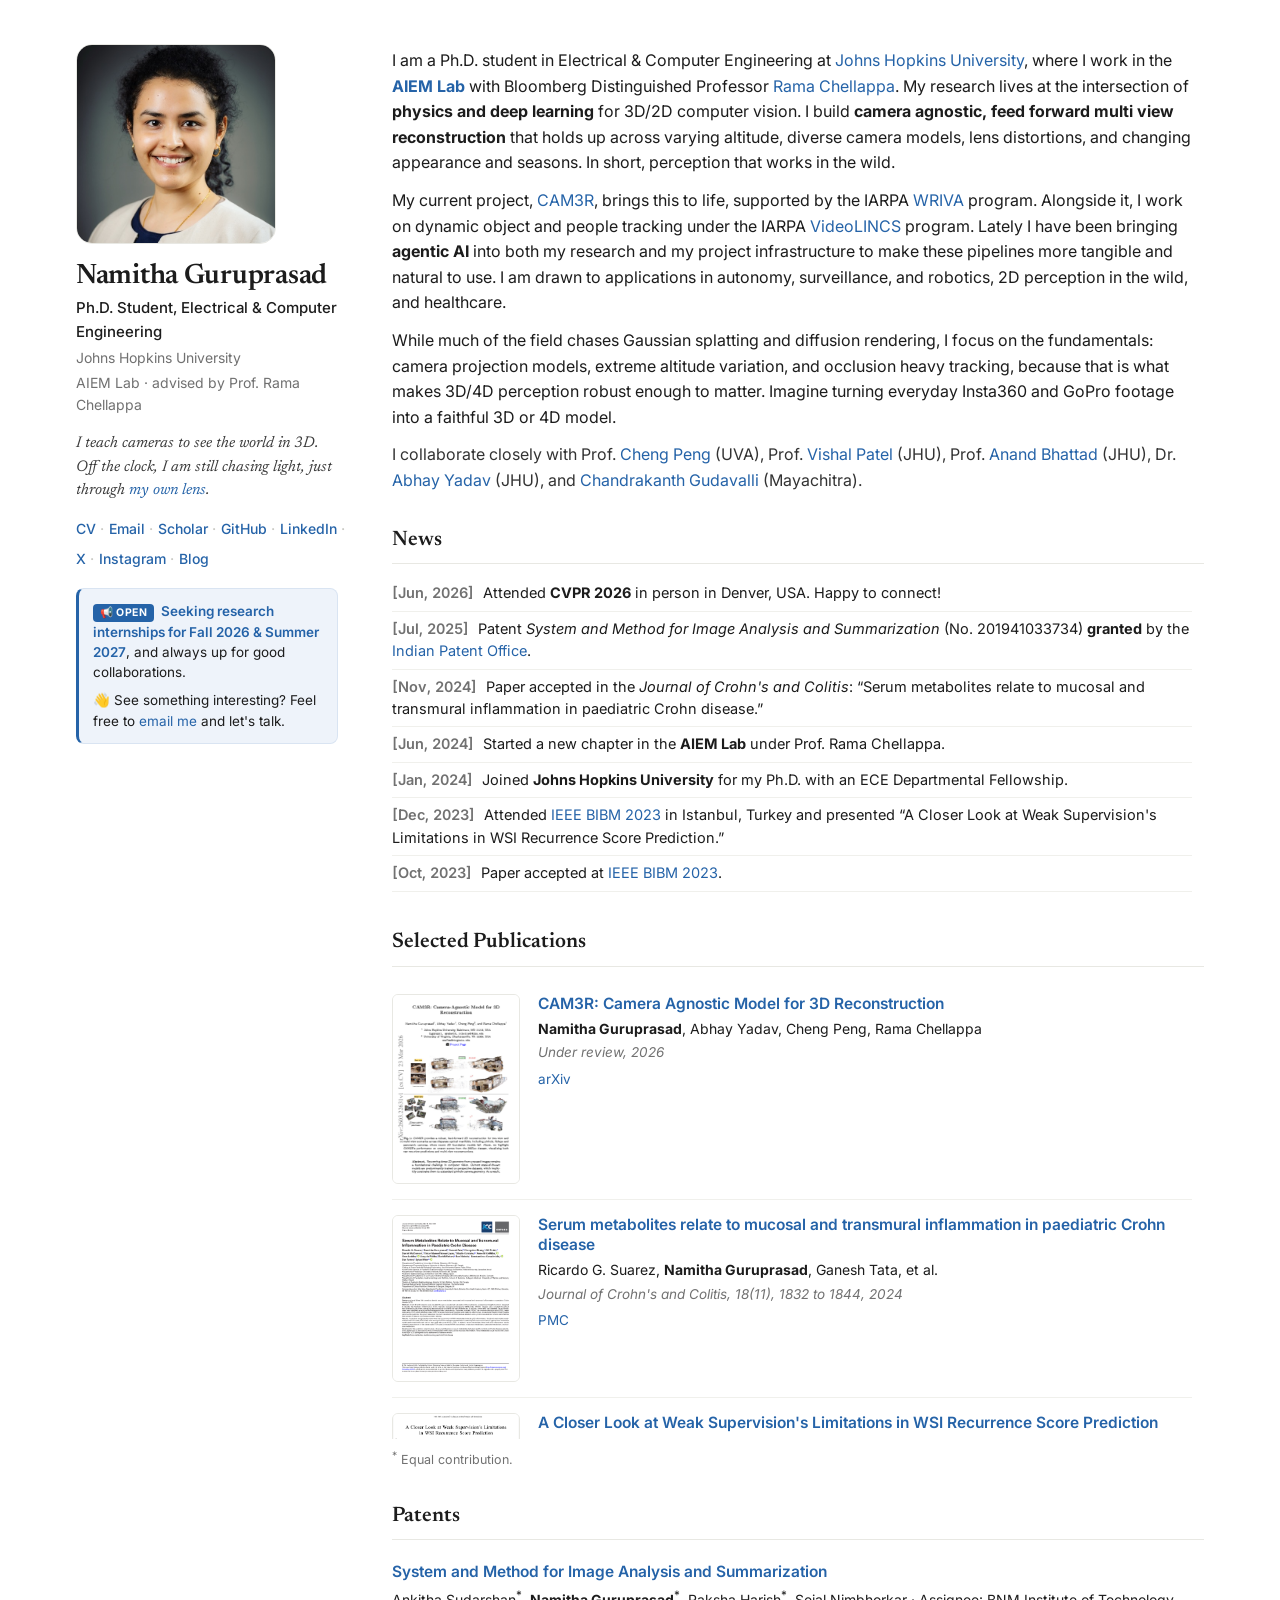
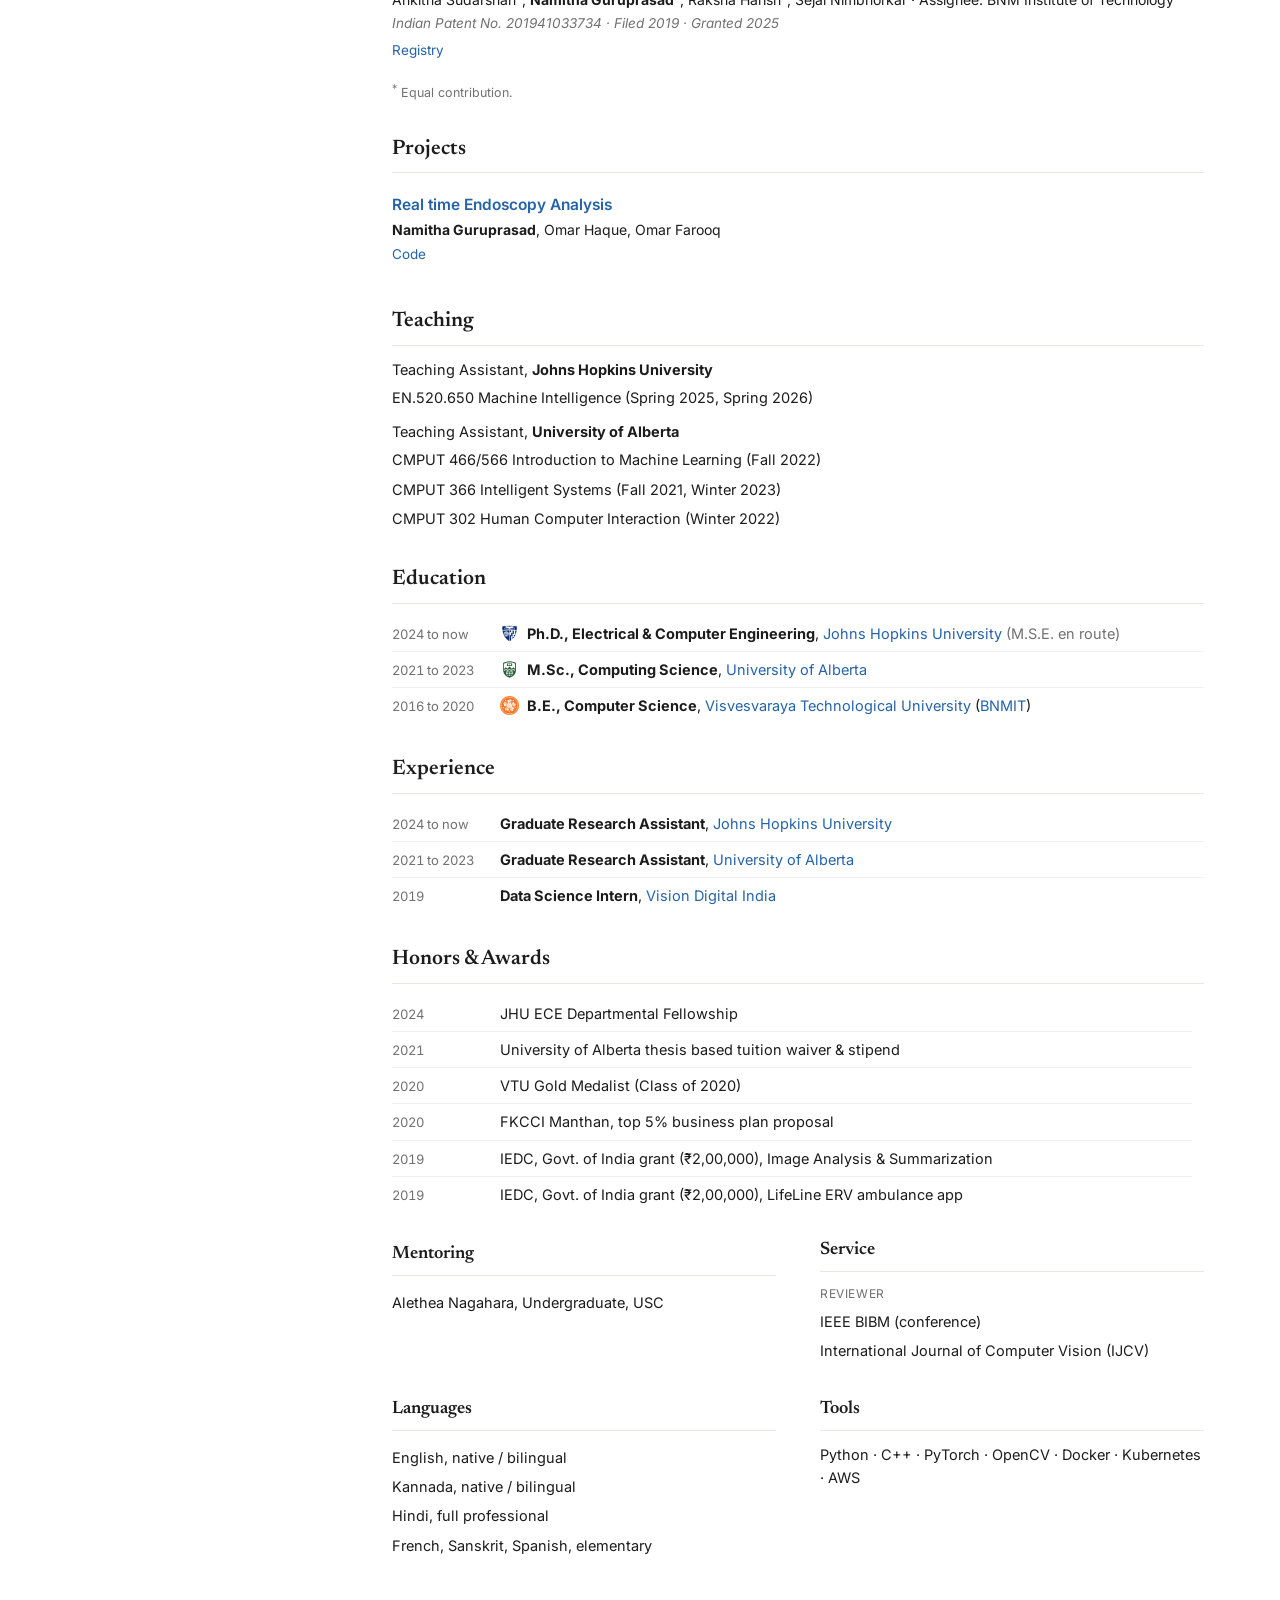
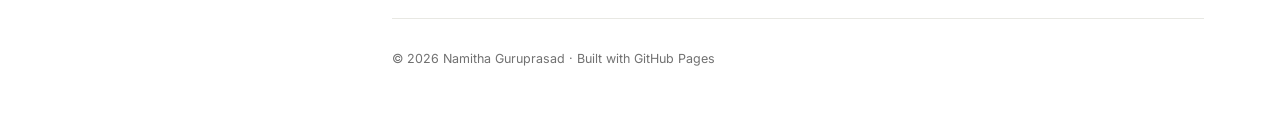
==== index.html @ e8306ef0 "Stronger news-flash animation + cache-bust style.css (v4)" ====
<!DOCTYPE html>
<html lang="en">
<head>
  <meta charset="UTF-8" />
  <meta name="viewport" content="width=device-width, initial-scale=1.0" />
  <title>Namitha Guruprasad</title>
  <link rel="canonical" href="https://nam1410.github.io/" />
  <meta name="description" content="Namitha Guruprasad is a Ph.D. student in ECE at Johns Hopkins University working on 3D/2D computer vision: camera agnostic feed forward reconstruction, tracking, and perception in the wild." />
  <meta name="keywords" content="Namitha Guruprasad, computer vision, 3D reconstruction, camera agnostic, feed forward reconstruction, multi view, tracking, Johns Hopkins University, Rama Chellappa, AIEM Lab, PhD" />
  <meta property="og:title" content="Namitha Guruprasad" />
  <meta property="og:description" content="Ph.D. student in ECE at Johns Hopkins University. 3D/2D computer vision, physics plus deep learning for perception in the wild." />
  <meta property="og:type" content="website" />
  <meta property="og:image" content="https://nam1410.github.io/headshot.jpg" />
  <link rel="preconnect" href="https://fonts.googleapis.com" />
  <link rel="preconnect" href="https://fonts.gstatic.com" crossorigin />
  <link href="https://fonts.googleapis.com/css2?family=Inter:wght@400;500;600;700&family=Newsreader:ital,opsz,wght@0,6..72,400..600;1,6..72,400..500&display=swap" rel="stylesheet" />
  <link rel="stylesheet" href="style.css?v=4" />
  <script type="application/ld+json">
  {
    "@context": "https://schema.org",
    "@type": "Person",
    "name": "Namitha Guruprasad",
    "jobTitle": "Ph.D. Student, Electrical and Computer Engineering",
    "affiliation": { "@type": "CollegeOrUniversity", "name": "Johns Hopkins University" },
    "alumniOf": [
      { "@type": "CollegeOrUniversity", "name": "University of Alberta" },
      { "@type": "CollegeOrUniversity", "name": "Visvesvaraya Technological University" }
    ],
    "url": "https://nam1410.github.io",
    "image": "https://nam1410.github.io/headshot.jpg",
    "knowsAbout": ["Computer Vision", "3D Reconstruction", "Multi-view Geometry", "Deep Learning", "Object Tracking"],
    "sameAs": [
      "https://scholar.google.com/citations?user=baHP-noAAAAJ",
      "https://github.com/nam1410",
      "https://www.linkedin.com/in/namitha-guruprasad/",
      "https://x.com/gnam1410",
      "https://www.instagram.com/import_pixerd/"
    ]
  }
  </script>
</head>
<body>
  <div class="layout">
    <!-- ================= SIDEBAR ================= -->
    <aside class="sidebar">
      <div class="photo">
        <img src="headshot.jpg" alt="Namitha Guruprasad" onerror="this.style.display='none'; this.nextElementSibling.style.display='flex';" />
        <div class="photo-fallback">NG</div>
      </div>
      <h1>Namitha Guruprasad</h1>
      <p class="role">Ph.D. Student, Electrical &amp; Computer Engineering</p>
      <p class="affil"><a href="https://www.jhu.edu/">Johns Hopkins University</a></p>
      <p class="affil sub"><a href="https://aiem.jhu.edu/">AIEM Lab</a> · advised by Prof. <a href="https://engineering.jhu.edu/faculty/rama-chellappa/">Rama Chellappa</a></p>

      <p class="motto">I teach cameras to see the world in 3D. Off the clock, I am still chasing light, just through <a href="https://www.instagram.com/import_pixerd/">my own lens</a>.</p>

      <nav class="links">
        <a href="Namitha_Guruprasad_CV.pdf">CV</a>
        <a href="mailto:ngurupr1@jh.edu">Email</a>
        <a href="https://scholar.google.com/citations?user=baHP-noAAAAJ&hl=en">Scholar</a>
        <a href="https://github.com/nam1410">GitHub</a>
        <a href="https://www.linkedin.com/in/namitha-guruprasad/">LinkedIn</a>
        <a href="https://x.com/gnam1410">X</a>
        <a href="https://www.instagram.com/import_pixerd/">Instagram</a>
        <a href="blog.html">Blog</a>
      </nav>

      <div class="announce">
        <p class="flash-line"><span class="flash-badge">📢 Open</span> <span class="flash-text">Seeking research internships for Fall 2026 &amp; Summer 2027</span>, and always up for good collaborations.</p>
        <p>👋 See something interesting? Feel free to <a href="mailto:ngurupr1@jh.edu">email me</a> and let's talk.</p>
      </div>
    </aside>

    <!-- ================= CONTENT ================= -->
    <main class="content">
      <!-- ABOUT -->
      <section id="about">
        <p>
          I am a Ph.D. student in Electrical &amp; Computer Engineering at
          <a href="https://www.jhu.edu/">Johns Hopkins University</a>, where I work in the
          <strong><a href="https://aiem.jhu.edu/">AIEM Lab</a></strong> with Bloomberg Distinguished Professor
          <a href="https://engineering.jhu.edu/faculty/rama-chellappa/">Rama Chellappa</a>.
          My research lives at the intersection of <strong>physics and deep learning</strong>
          for 3D/2D computer vision. I build <strong>camera agnostic, feed forward
          multi view reconstruction</strong> that holds up across varying altitude, diverse
          camera models, lens distortions, and changing appearance and seasons. In short,
          perception that works in the wild.
        </p>
        <p>
          My current project, <a href="https://arxiv.org/abs/2603.22631">CAM3R</a>, brings this
          to life, supported by the IARPA
          <a href="https://www.iarpa.gov/research-programs/wriva">WRIVA</a> program. Alongside it,
          I work on dynamic object and people tracking under the IARPA
          <a href="https://www.iarpa.gov/research-programs/video-lincs">VideoLINCS</a> program.
          Lately I have been bringing <strong>agentic AI</strong> into both my research and my
          project infrastructure to make these pipelines more tangible and natural to use.
          I am drawn to applications in autonomy, surveillance, and robotics, 2D perception
          in the wild, and healthcare.
        </p>
        <p>
          While much of the field chases Gaussian splatting and diffusion rendering, I focus
          on the fundamentals: camera projection models, extreme altitude variation, and
          occlusion heavy tracking, because that is what makes 3D/4D perception robust enough
          to matter. Imagine turning everyday Insta360 and GoPro footage into a faithful 3D or
          4D model.
        </p>
        <p class="collab">
          I collaborate closely with Prof. <a href="https://sites.google.com/view/cheng-peng/home">Cheng Peng</a> (UVA),
          Prof. <a href="https://engineering.jhu.edu/faculty/vishal-patel/">Vishal Patel</a> (JHU),
          Prof. <a href="https://anandbhattad.github.io/">Anand Bhattad</a> (JHU),
          Dr. <a href="https://scholar.google.com/citations?user=pbRu-GQAAAAJ&hl=en">Abhay Yadav</a> (JHU), and
          <a href="https://scholar.google.com/citations?user=TyzK9okAAAAJ&hl=en">Chandrakanth Gudavalli</a> (Mayachitra).
        </p>
      </section>

      <!-- NEWS -->
      <section id="news">
        <h2>News</h2>
        <div class="news-box">
          <ul class="news-list">
            <li><span class="date">[Jun, 2026]</span> Attended <strong>CVPR 2026</strong> in person in Denver, USA. Happy to connect!</li>
            <li><span class="date">[Jul, 2025]</span> Patent <em>System and Method for Image Analysis and Summarization</em> (No. 201941033734) <strong>granted</strong> by the <a href="https://iprsearch.ipindia.gov.in/PatentSearch/PatentSearch/ViewApplicationStatus">Indian Patent Office</a>.</li>
            <li><span class="date">[Nov, 2024]</span> Paper accepted in the <em>Journal of Crohn's and Colitis</em>: “Serum metabolites relate to mucosal and transmural inflammation in paediatric Crohn disease.”</li>
            <li><span class="date">[Jun, 2024]</span> Started a new chapter in the <strong>AIEM Lab</strong> under Prof. Rama Chellappa.</li>
            <li><span class="date">[Jan, 2024]</span> Joined <strong>Johns Hopkins University</strong> for my Ph.D. with an ECE Departmental Fellowship.</li>
            <li><span class="date">[Dec, 2023]</span> Attended <a href="https://ieeebibm.org/">IEEE BIBM 2023</a> in Istanbul, Turkey and presented “A Closer Look at Weak Supervision's Limitations in WSI Recurrence Score Prediction.”</li>
            <li><span class="date">[Oct, 2023]</span> Paper accepted at <a href="https://ieeebibm.org/">IEEE BIBM 2023</a>.</li>
            <li><span class="date">[Sep, 2023]</span> Defended my M.Sc. thesis (advisors Dr. <a href="https://webdocs.cs.ualberta.ca/~nray1/">Nilanjan Ray</a> and Dr. <a href="https://apps.ualberta.ca/directory/person/bigras">Gilbert Bigras</a>, Cross Cancer Institute).</li>
            <li><span class="date">[Mar, 2023]</span> Paper accepted in the <em>Journal of the Canadian Association of Gastroenterology</em>.</li>
            <li><span class="date">[Feb, 2023]</span> Received Ph.D. admission offer from Johns Hopkins University.</li>
            <li><span class="date">[Jan, 2021]</span> Joined the <strong>University of Alberta</strong> for my M.Sc. in Computing Science (deferred due to COVID-19 border restrictions).</li>
            <li><span class="date">[Oct, 2020]</span> Received my B.E. from VTU as a <strong>Gold Medalist</strong>, advised by Dr. <a href="https://www.linkedin.com/in/sejal-nimbhorkar/">Sejal Nimbhorkar</a>.</li>
            <li><span class="date">[Feb, 2020]</span> M.Sc. thesis based admission offer (fully funded plus stipend) from the University of Alberta.</li>
            <li><span class="date">[Feb, 2020]</span> <a href="https://www.fkcci.org/">FKCCI</a> Manthan business plan finalist: “Emotion Recognition for CCTV Surveillance and Video Summarization.”</li>
            <li><span class="date">[Oct, 2019]</span> Attended <a href="https://www.ieeer10.org/">IEEE TENCON 2019</a> in Kochi, India and presented “Action based Video Summarization.”</li>
            <li><span class="date">[Aug, 2019]</span> Patent filed (No. 201941033734) at the Indian Patent Office.</li>
            <li><span class="date">[Aug, 2019]</span> Paper accepted at IEEE TENCON 2019.</li>
            <li><span class="date">[Aug, 2019]</span> <a href="https://sih.gov.in/">Smart India Hackathon</a> finalist: “Emotion Recognition for CCTV Surveillance and Video Summarization.”</li>
            <li><span class="date">[Jun, 2019]</span> Data Science Intern at <a href="https://visiondigitalindia.com/">Vision Digital India</a>.</li>
            <li><span class="date">[Sep, 2018]</span> Built <em>Lifeline ERV</em> to aid Bangalore traffic police, funded by the BNMIT E-Cell.</li>
            <li><span class="date">[Aug, 2016]</span> Joined <strong>BNMIT (VTU)</strong> for my B.E. in Computer Science.</li>
            <li><span class="date">[May, 2016]</span> Received Pre University diploma (State Rank 6, Karnataka).</li>
            <li><span class="date">[Aug, 2014]</span> Joined <a href="https://deekshalearning.com/">Deeksha</a> (SGPTA) for Pre University.</li>
            <li><span class="date">[May, 2014]</span> Completed ICSE high school at Carmel School, Bangalore (93%).</li>
          </ul>
        </div>
      </section>

      <!-- PUBLICATIONS -->
      <section id="publications">
        <h2>Selected Publications</h2>
        <div class="scroll-box">
          <article class="pub">
            <a class="pub-thumb" href="https://arxiv.org/abs/2603.22631"><img src="assets/thumb-cam3r.png" alt="CAM3R thumbnail" /></a>
            <div class="pub-body">
              <p class="pub-title"><a href="https://arxiv.org/abs/2603.22631">CAM3R: Camera Agnostic Model for 3D Reconstruction</a></p>
              <p class="pub-authors"><strong>Namitha Guruprasad</strong>, Abhay Yadav, Cheng Peng, Rama Chellappa</p>
              <p class="pub-venue">Under review, 2026</p>
              <p class="pub-actions"><a href="https://arxiv.org/abs/2603.22631">arXiv</a></p>
            </div>
          </article>

          <article class="pub">
            <a class="pub-thumb" href="https://pmc.ncbi.nlm.nih.gov/articles/PMC11532621/"><img src="assets/thumb-crohn-jcc.png" alt="Journal of Crohn's and Colitis paper thumbnail" /></a>
            <div class="pub-body">
              <p class="pub-title"><a href="https://pmc.ncbi.nlm.nih.gov/articles/PMC11532621/">Serum metabolites relate to mucosal and transmural inflammation in paediatric Crohn disease</a></p>
              <p class="pub-authors">Ricardo G. Suarez, <strong>Namitha Guruprasad</strong>, Ganesh Tata, et al.</p>
              <p class="pub-venue">Journal of Crohn's and Colitis, 18(11), 1832 to 1844, 2024</p>
              <p class="pub-actions"><a href="https://pmc.ncbi.nlm.nih.gov/articles/PMC11532621/">PMC</a></p>
            </div>
          </article>

          <article class="pub">
            <a class="pub-thumb" href="https://ieeexplore.ieee.org/document/10385410"><img src="assets/thumb-wsi.png" alt="WSI paper thumbnail" /></a>
            <div class="pub-body">
              <p class="pub-title"><a href="https://ieeexplore.ieee.org/document/10385410">A Closer Look at Weak Supervision's Limitations in WSI Recurrence Score Prediction</a></p>
              <p class="pub-authors"><strong>Namitha Guruprasad</strong>, Amir Akbarnejad, Gilbert Bigras, Penny J. Barnes, Nilanjan Ray</p>
              <p class="pub-venue">IEEE International Conference on Bioinformatics and Biomedicine (BIBM), 2023</p>
              <p class="pub-actions"><a href="https://ieeexplore.ieee.org/document/10385410">IEEE</a> · <a href="https://github.com/nam1410/RS_prediction">Code</a></p>
            </div>
          </article>

          <article class="pub">
            <a class="pub-thumb" href="https://pmc.ncbi.nlm.nih.gov/articles/PMC9991251/"><img src="assets/thumb-crohn-a164.png" alt="JCAG abstract thumbnail" /></a>
            <div class="pub-body">
              <p class="pub-title"><a href="https://pmc.ncbi.nlm.nih.gov/articles/PMC9991251/">Identifying the Most Important Predictors to Correlate Serum Metabolites with MRE Changes in Pediatric Crohn Disease (A164)</a></p>
              <p class="pub-authors">Ricardo G. Suarez, <strong>Namitha Guruprasad</strong>, Ganesh Tata, et al.</p>
              <p class="pub-venue">Journal of the Canadian Association of Gastroenterology, 6(S1), 2023</p>
              <p class="pub-actions"><a href="https://pmc.ncbi.nlm.nih.gov/articles/PMC9991251/">PMC</a></p>
            </div>
          </article>

          <article class="pub">
            <a class="pub-thumb" href="https://ieeexplore.ieee.org/document/8929597"><img src="assets/thumb-tencon.png" alt="TENCON paper thumbnail" /></a>
            <div class="pub-body">
              <p class="pub-title"><a href="https://ieeexplore.ieee.org/document/8929597">Action based Video Summarization</a></p>
              <p class="pub-authors">Raksha Harish<sup>*</sup>, <strong>Namitha Guruprasad</strong><sup>*</sup>, Sejal Nimbhorkar</p>
              <p class="pub-venue">IEEE Region 10 Conference (TENCON), 2019</p>
              <p class="pub-actions"><a href="https://ieeexplore.ieee.org/document/8929597">IEEE</a></p>
            </div>
          </article>
        </div>
        <p class="eqnote"><sup>*</sup> Equal contribution.</p>
      </section>

      <!-- PATENTS -->
      <section id="patents">
        <h2>Patents</h2>
        <article class="pub no-thumb">
          <div class="pub-body">
            <p class="pub-title"><a href="https://iprsearch.ipindia.gov.in/PatentSearch/PatentSearch/ViewApplicationStatus">System and Method for Image Analysis and Summarization</a></p>
            <p class="pub-authors">Ankitha Sudarshan<sup>*</sup>, <strong>Namitha Guruprasad</strong><sup>*</sup>, Raksha Harish<sup>*</sup>, Sejal Nimbhorkar · Assignee: BNM Institute of Technology</p>
            <p class="pub-venue">Indian Patent No. 201941033734 · Filed 2019 · Granted 2025</p>
            <p class="pub-actions"><a href="https://iprsearch.ipindia.gov.in/PatentSearch/PatentSearch/ViewApplicationStatus">Registry</a></p>
          </div>
        </article>
        <p class="eqnote"><sup>*</sup> Equal contribution.</p>
      </section>

      <!-- PROJECTS -->
      <section id="projects">
        <h2>Projects</h2>
        <article class="pub no-thumb">
          <div class="pub-body">
            <p class="pub-title"><a href="https://github.com/nam1410/ai-egd">Real time Endoscopy Analysis</a></p>
            <p class="pub-authors"><strong>Namitha Guruprasad</strong>, Omar Haque, Omar Farooq</p>
            <p class="pub-actions"><a href="https://github.com/nam1410/ai-egd">Code</a></p>
          </div>
        </article>
      </section>

      <!-- TEACHING -->
      <section id="teaching">
        <h2>Teaching</h2>
        <p class="ta-inst">Teaching Assistant, <strong>Johns Hopkins University</strong></p>
        <ul class="plain">
          <li>EN.520.650 Machine Intelligence (Spring 2025, Spring 2026)</li>
        </ul>
        <p class="ta-inst">Teaching Assistant, <strong>University of Alberta</strong></p>
        <ul class="plain">
          <li>CMPUT 466/566 Introduction to Machine Learning (Fall 2022)</li>
          <li>CMPUT 366 Intelligent Systems (Fall 2021, Winter 2023)</li>
          <li>CMPUT 302 Human Computer Interaction (Winter 2022)</li>
        </ul>
      </section>

      <!-- EDUCATION -->
      <section id="education">
        <h2>Education</h2>
        <ul class="timeline">
          <li><span class="yr">2024 to now</span><span class="ti"><img class="edu-logo" src="assets/logos/jhu.png" alt="JHU" /><strong>Ph.D., Electrical &amp; Computer Engineering</strong>, <a href="https://www.jhu.edu/">Johns Hopkins University</a> <span class="muted">(M.S.E. en route)</span></span></li>
          <li><span class="yr">2021 to 2023</span><span class="ti"><img class="edu-logo" src="assets/logos/ualberta.png" alt="University of Alberta" /><strong>M.Sc., Computing Science</strong>, <a href="https://www.ualberta.ca/">University of Alberta</a></span></li>
          <li><span class="yr">2016 to 2020</span><span class="ti"><img class="edu-logo" src="assets/logos/bnmit.png" alt="BNMIT" /><strong>B.E., Computer Science</strong>, <a href="https://vtu.ac.in/">Visvesvaraya Technological University</a> (<a href="https://www.bnmit.org/">BNMIT</a>)</span></li>
        </ul>
      </section>

      <!-- EXPERIENCE -->
      <section id="experience">
        <h2>Experience</h2>
        <ul class="timeline">
          <li><span class="yr">2024 to now</span><span class="ti"><strong>Graduate Research Assistant</strong>, <a href="https://www.jhu.edu/">Johns Hopkins University</a></span></li>
          <li><span class="yr">2021 to 2023</span><span class="ti"><strong>Graduate Research Assistant</strong>, <a href="https://www.ualberta.ca/">University of Alberta</a></span></li>
          <li><span class="yr">2019</span><span class="ti"><strong>Data Science Intern</strong>, <a href="https://visiondigitalindia.com/">Vision Digital India</a></span></li>
        </ul>
      </section>

      <!-- HONORS -->
      <section id="honors">
        <h2>Honors &amp; Awards</h2>
        <div class="scroll-box short">
        <ul class="timeline">
          <li><span class="yr">2024</span><span class="ti">JHU ECE Departmental Fellowship</span></li>
          <li><span class="yr">2021</span><span class="ti">University of Alberta thesis based tuition waiver &amp; stipend</span></li>
          <li><span class="yr">2020</span><span class="ti">VTU Gold Medalist (Class of 2020)</span></li>
          <li><span class="yr">2020</span><span class="ti">FKCCI Manthan, top 5% business plan proposal</span></li>
          <li><span class="yr">2019</span><span class="ti">IEDC, Govt. of India grant (₹2,00,000), Image Analysis &amp; Summarization</span></li>
          <li><span class="yr">2019</span><span class="ti">IEDC, Govt. of India grant (₹2,00,000), LifeLine ERV ambulance app</span></li>
          <li><span class="yr">2019</span><span class="ti">Smart India Hackathon (Hardware) finalist, team lead, “The Neural Soldiers”</span></li>
        </ul>
        </div>
      </section>

      <!-- MINI GRID -->
      <div class="mini-grid">
        <section id="mentoring">
          <h2>Mentoring</h2>
          <ul class="plain">
            <li>Alethea Nagahara, Undergraduate, USC</li>
          </ul>
        </section>

        <section id="service">
          <h2>Service</h2>
          <p class="muted-label">Reviewer</p>
          <ul class="plain">
            <li>IEEE BIBM (conference)</li>
            <li>International Journal of Computer Vision (IJCV)</li>
          </ul>
        </section>

        <section id="languages">
          <h2>Languages</h2>
          <ul class="plain">
            <li>English, native / bilingual</li>
            <li>Kannada, native / bilingual</li>
            <li>Hindi, full professional</li>
            <li>French, Sanskrit, Spanish, elementary</li>
          </ul>
        </section>

        <section id="tools">
          <h2>Tools</h2>
          <p class="tools-line">Python · C++ · PyTorch · OpenCV · Docker · Kubernetes · AWS</p>
        </section>
      </div>

      <footer>
        <p>© 2026 Namitha Guruprasad · Built with GitHub Pages</p>
      </footer>
    </main>
  </div>
</body>
</html>
---- style.css ----
/* ===== Design tokens ===== */
:root {
  --ink: #1c1c1c;
  --muted: #717171;
  --accent: #2563a8;
  --accent-soft: #eef3fa;
  --bg: #ffffff;
  --card: #fafaf8;
  --line: #e8e8e3;
  --line-soft: #f0f0ec;
}

* { box-sizing: border-box; }
html { scroll-behavior: smooth; }

body {
  margin: 0;
  background: var(--bg);
  color: var(--ink);
  font-family: "Inter", -apple-system, BlinkMacSystemFont, "Segoe UI", sans-serif;
  font-size: 16px;
  line-height: 1.6;
  -webkit-font-smoothing: antialiased;
}

a { color: var(--accent); text-decoration: none; }
a:hover { text-decoration: underline; }

/* ===== Layout: fixed sidebar + scrollable content ===== */
.layout {
  max-width: 1200px;
  margin: 0 auto;
  padding: 44px 36px;
  display: flex;
  gap: 54px;
  align-items: flex-start;
}

.sidebar {
  flex: 0 0 262px;
  position: sticky;
  top: 44px;
}

.content { flex: 1; min-width: 0; }

/* ===== Sidebar ===== */
.photo {
  width: 200px; height: 200px;
  border-radius: 16px; overflow: hidden;
  border: 1px solid var(--line);
  margin-bottom: 16px;
}
.photo img { width: 100%; height: 100%; object-fit: cover; display: block; }
.photo-fallback {
  display: none; width: 100%; height: 100%;
  align-items: center; justify-content: center;
  background: var(--accent); color: #fff;
  font-family: "Newsreader", serif; font-size: 64px; font-weight: 600;
}

.sidebar h1 {
  font-family: "Newsreader", serif; font-size: 28px; font-weight: 600;
  margin: 0 0 4px; letter-spacing: -0.01em; line-height: 1.15;
}
.role { margin: 0 0 3px; font-size: 15px; font-weight: 500; }
.affil { margin: 0 0 2px; font-size: 14px; color: var(--muted); }
.affil.sub { margin-bottom: 0; }
.affil a { color: var(--muted); }
.affil a:hover { color: var(--accent); }

.motto {
  margin: 16px 0; font-family: "Newsreader", serif; font-style: italic;
  font-size: 15.5px; color: #3a3a3a; line-height: 1.5;
}

.links { display: flex; flex-wrap: wrap; gap: 7px 13px; margin-bottom: 18px; }
.links a { font-size: 14px; font-weight: 500; position: relative; }
.links a:not(:last-child)::after {
  content: "·"; position: absolute; right: -8px; color: #c8c8c2;
}

.announce {
  background: var(--accent-soft);
  border: 1px solid #d9e4f2;
  border-left: 3px solid var(--accent);
  border-radius: 8px; padding: 12px 14px;
  font-size: 13.5px; line-height: 1.5;
}
.announce p { margin: 0 0 8px; }
.announce p:last-child { margin: 0; }

/* ===== Content sections ===== */
section { margin-bottom: 30px; }
section:first-child { margin-top: 4px; }
section h2 {
  font-family: "Newsreader", serif; font-size: 21px; font-weight: 600;
  margin: 0 0 12px; padding-bottom: 6px; border-bottom: 1px solid var(--line);
}
section p { margin: 0 0 12px; }

#about p { font-size: 16px; }
#about p:first-child { margin-top: 0; }
.collab { font-size: 15px; color: #333; }

/* ===== News ===== */
.news-box { max-height: 320px; }
.scroll-box { max-height: 460px; }
.scroll-box.short { max-height: 210px; }
.news-box, .scroll-box { overflow-y: auto; padding-right: 12px; }
.news-box::-webkit-scrollbar, .scroll-box::-webkit-scrollbar { width: 8px; }
.news-box::-webkit-scrollbar-thumb, .scroll-box::-webkit-scrollbar-thumb { background: #d8d8d2; border-radius: 6px; }
.news-box::-webkit-scrollbar-track, .scroll-box::-webkit-scrollbar-track { background: transparent; }
.news-list { list-style: none; padding: 0; margin: 0; }
.news-list li {
  padding: 6px 0;
  font-size: 14.5px; line-height: 1.55;
  border-bottom: 1px solid var(--line-soft);
}
.news-list li:last-child { border-bottom: none; }
.news-list .date {
  color: var(--muted); font-weight: 600;
  font-variant-numeric: tabular-nums; margin-right: 5px;
  white-space: nowrap;
}

/* ===== Publications ===== */
.pub { display: flex; gap: 18px; padding: 15px 0; border-bottom: 1px solid var(--line-soft); }
.pub:last-of-type { border-bottom: none; }
.pub.no-thumb { padding: 10px 0; }
.pub-thumb {
  flex: 0 0 128px; align-self: flex-start;
  border: 1px solid var(--line); border-radius: 6px; overflow: hidden;
  background: #fff; line-height: 0;
}
.pub-thumb img { width: 100%; height: auto; display: block; }
.pub-thumb:hover { border-color: var(--accent); }
.pub-body { flex: 1; min-width: 0; }
.pub-title { font-weight: 600; font-size: 15.5px; margin: 0 0 3px; line-height: 1.35; }
.pub-authors { margin: 0 0 2px; font-size: 14px; }
.pub-venue { margin: 0 0 5px; font-size: 13.5px; color: var(--muted); font-style: italic; }
.pub-actions { margin: 0; font-size: 13.5px; }
.eqnote { font-size: 12.5px; color: var(--muted); margin: 9px 0 0; }

/* ===== Lists ===== */
.plain { list-style: none; padding: 0; margin: 0 0 4px; }
.plain li { padding: 3px 0; font-size: 14.5px; }
.ta-inst { margin: 8px 0 2px; font-size: 14.5px; }

.timeline { list-style: none; padding: 0; margin: 0; }
.timeline li {
  display: flex; gap: 16px; padding: 6px 0;
  border-bottom: 1px solid var(--line-soft); font-size: 14.5px; align-items: baseline;
}
.timeline li:last-child { border-bottom: none; }
.timeline .yr {
  flex: 0 0 92px; color: var(--muted);
  font-variant-numeric: tabular-nums; font-size: 13px;
}
.timeline .ti { flex: 1; min-width: 0; }
.edu-logo {
  width: 19px; height: 19px; vertical-align: -4px;
  margin-right: 8px; border-radius: 3px; object-fit: contain;
}
.muted { color: var(--muted); font-weight: 400; }
.muted-label { font-size: 12px; color: var(--muted); margin: 0 0 4px; text-transform: uppercase; letter-spacing: .05em; }
.tools-line { font-size: 14.5px; }

/* ===== Mini grid ===== */
.mini-grid { display: grid; grid-template-columns: 1fr 1fr; gap: 4px 44px; }
.mini-grid section { margin-bottom: 22px; }
.mini-grid h2 { font-size: 18px; }

/* ===== Footer ===== */
footer {
  margin-top: 32px; padding-top: 18px; border-top: 1px solid var(--line);
  color: var(--muted); font-size: 12.5px;
}

/* ===== Responsive ===== */
@media (max-width: 860px) {
  .layout { flex-direction: column; gap: 32px; padding: 32px 24px; }
  .sidebar { position: static; flex-basis: auto; width: 100%; }
  .photo { width: 150px; height: 150px; }
  .announce { max-width: 460px; }
}
@media (max-width: 540px) {
  .pub { flex-direction: column; gap: 10px; }
  .pub-thumb { flex-basis: auto; max-width: 180px; }
  .mini-grid { grid-template-columns: 1fr; gap: 0; }
  .timeline li { flex-direction: column; gap: 1px; }
  .timeline .yr { flex-basis: auto; }
}

/* ===== News-flash internship announcement (pulses in place, no movement) ===== */
.flash-line { margin-top: 2px; }
.flash-badge {
  display: inline-block;
  background: var(--accent);
  color: #fff;
  font-size: 10.5px;
  font-weight: 700;
  letter-spacing: .05em;
  text-transform: uppercase;
  padding: 1px 7px;
  border-radius: 4px;
  margin-right: 3px;
  animation: flashBlink 1.1s steps(1, end) infinite;
}
.flash-text {
  font-weight: 600;
  color: var(--accent);
  animation: flashEmboss 1.1s ease-in-out infinite;
}
/* badge blinks on/off like a news ticker */
@keyframes flashBlink {
  0%, 55%   { opacity: 1; box-shadow: 0 0 8px 1px rgba(37, 99, 168, .55); }
  56%, 100% { opacity: .28; box-shadow: none; }
}
/* text does a bold/unbold emboss in place: thicken glyphs via stroke + shadow (no reflow) */
@keyframes flashEmboss {
  0%, 100% { text-shadow: none; -webkit-text-stroke: 0 currentColor; }
  50%      { text-shadow: 0 0 1px currentColor; -webkit-text-stroke: .35px currentColor; }
}
@media (prefers-reduced-motion: reduce) {
  .flash-badge, .flash-text { animation: none; }
}
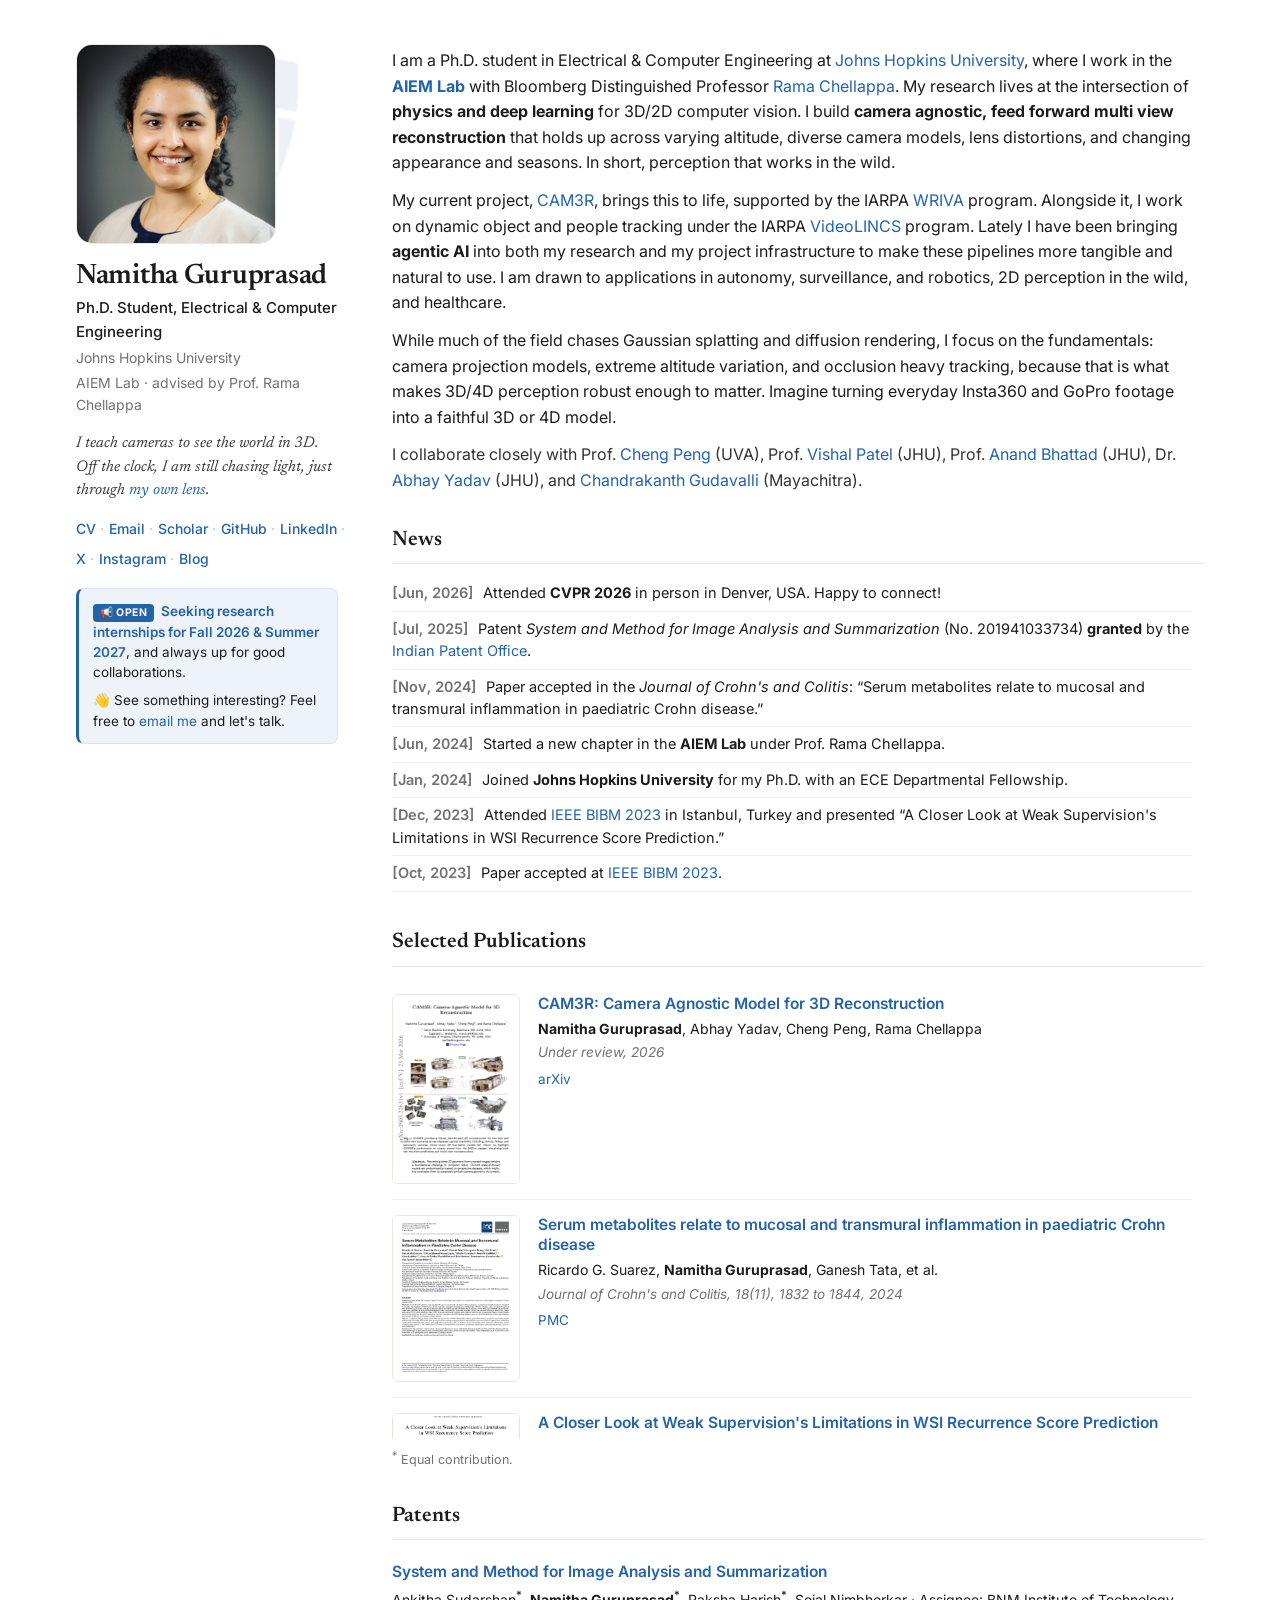
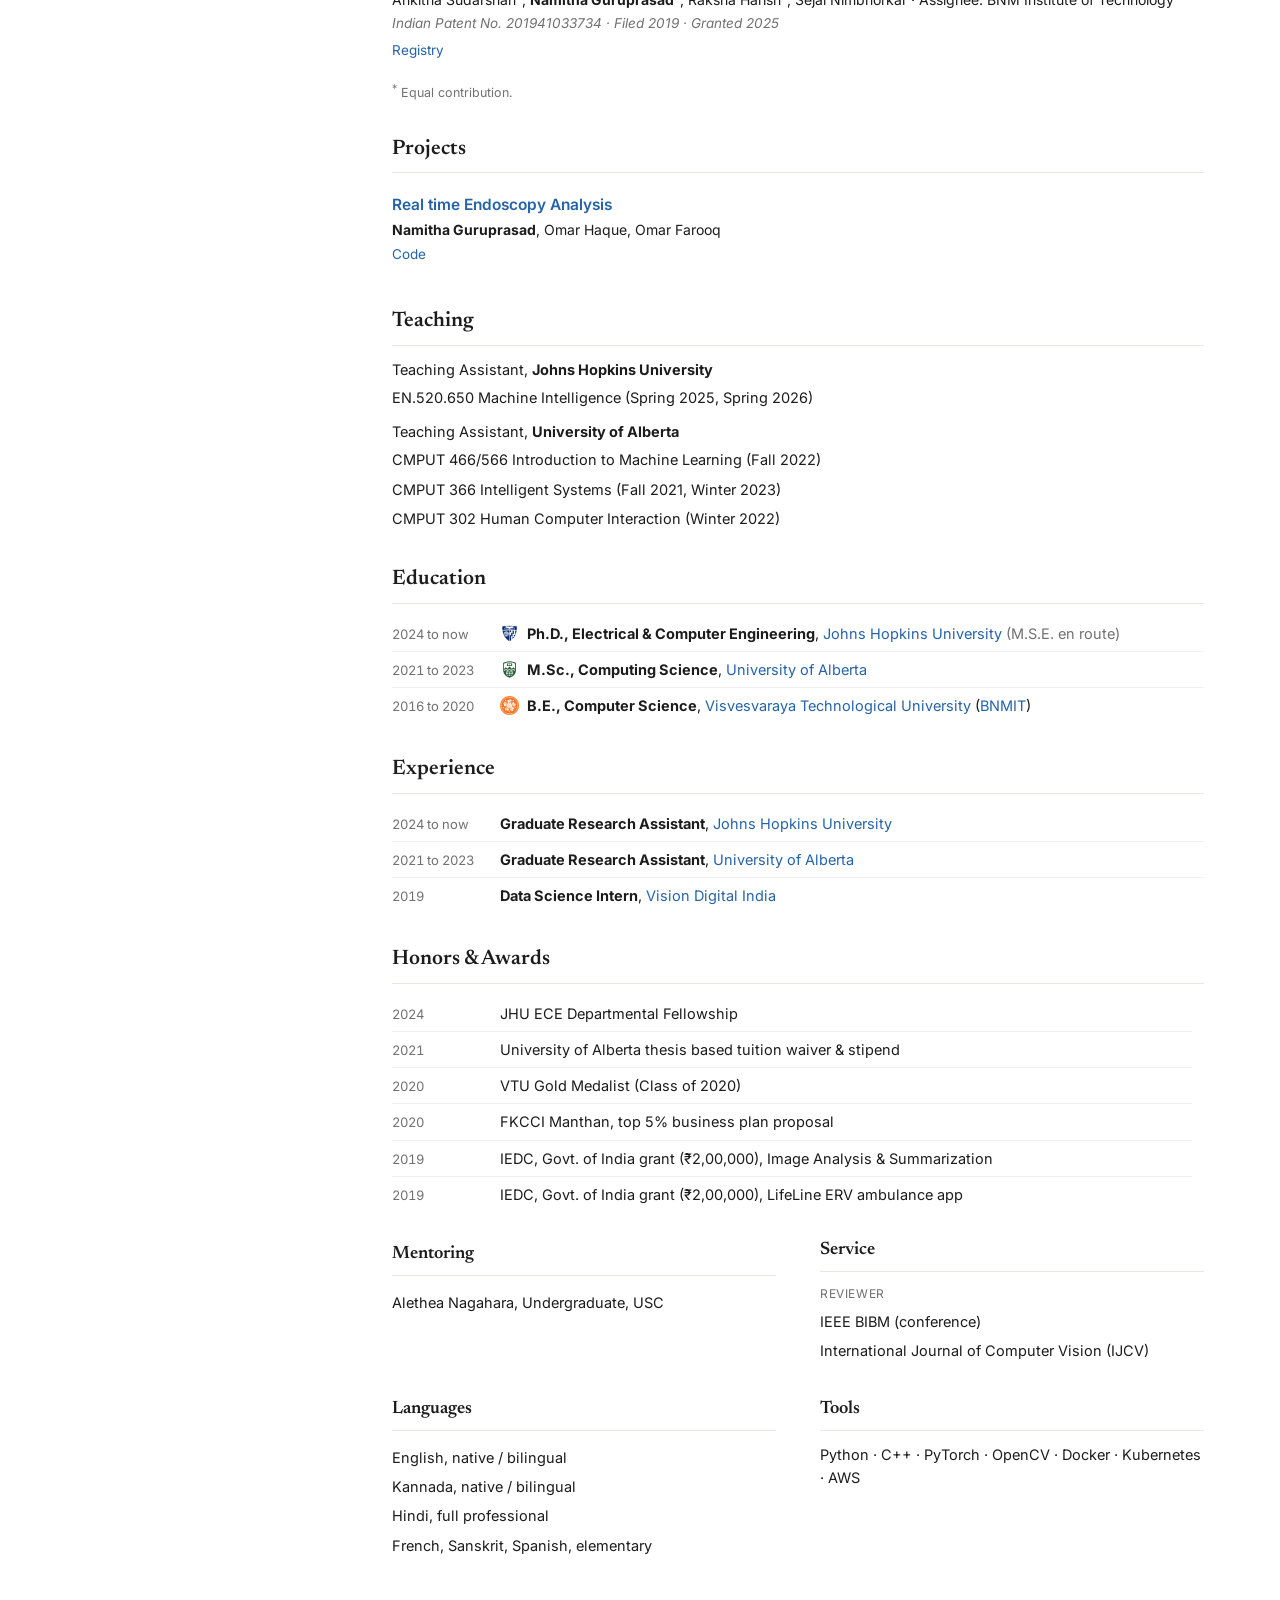
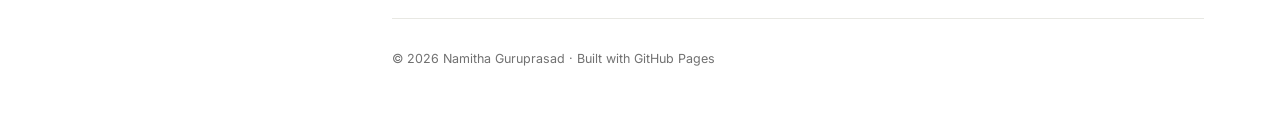
==== commit b75d1195: "Add faint JHU crest watermark behind sidebar; cache-bust css v5" ====
--- a/index.html
+++ b/index.html
@@ -14,7 +14,7 @@
   <link rel="preconnect" href="https://fonts.googleapis.com" />
   <link rel="preconnect" href="https://fonts.gstatic.com" crossorigin />
   <link href="https://fonts.googleapis.com/css2?family=Inter:wght@400;500;600;700&family=Newsreader:ital,opsz,wght@0,6..72,400..600;1,6..72,400..500&display=swap" rel="stylesheet" />
-  <link rel="stylesheet" href="style.css?v=4" />
+  <link rel="stylesheet" href="style.css?v=5" />
   <script type="application/ld+json">
   {
     "@context": "https://schema.org",
--- a/style.css
+++ b/style.css
@@ -225,3 +225,21 @@
 @media (prefers-reduced-motion: reduce) {
   .flash-badge, .flash-text { animation: none; }
 }
+
+/* ===== Faint JHU crest watermark behind the sidebar ===== */
+.sidebar::before {
+  content: "";
+  position: absolute;
+  top: -12px;
+  left: 50%;
+  transform: translateX(-50%);
+  width: 240px;
+  height: 240px;
+  background: url("assets/logos/jhu-watermark.png") center top / contain no-repeat;
+  opacity: 0.07;
+  z-index: -1;
+  pointer-events: none;
+}
+@media (max-width: 860px) {
+  .sidebar::before { display: none; }
+}
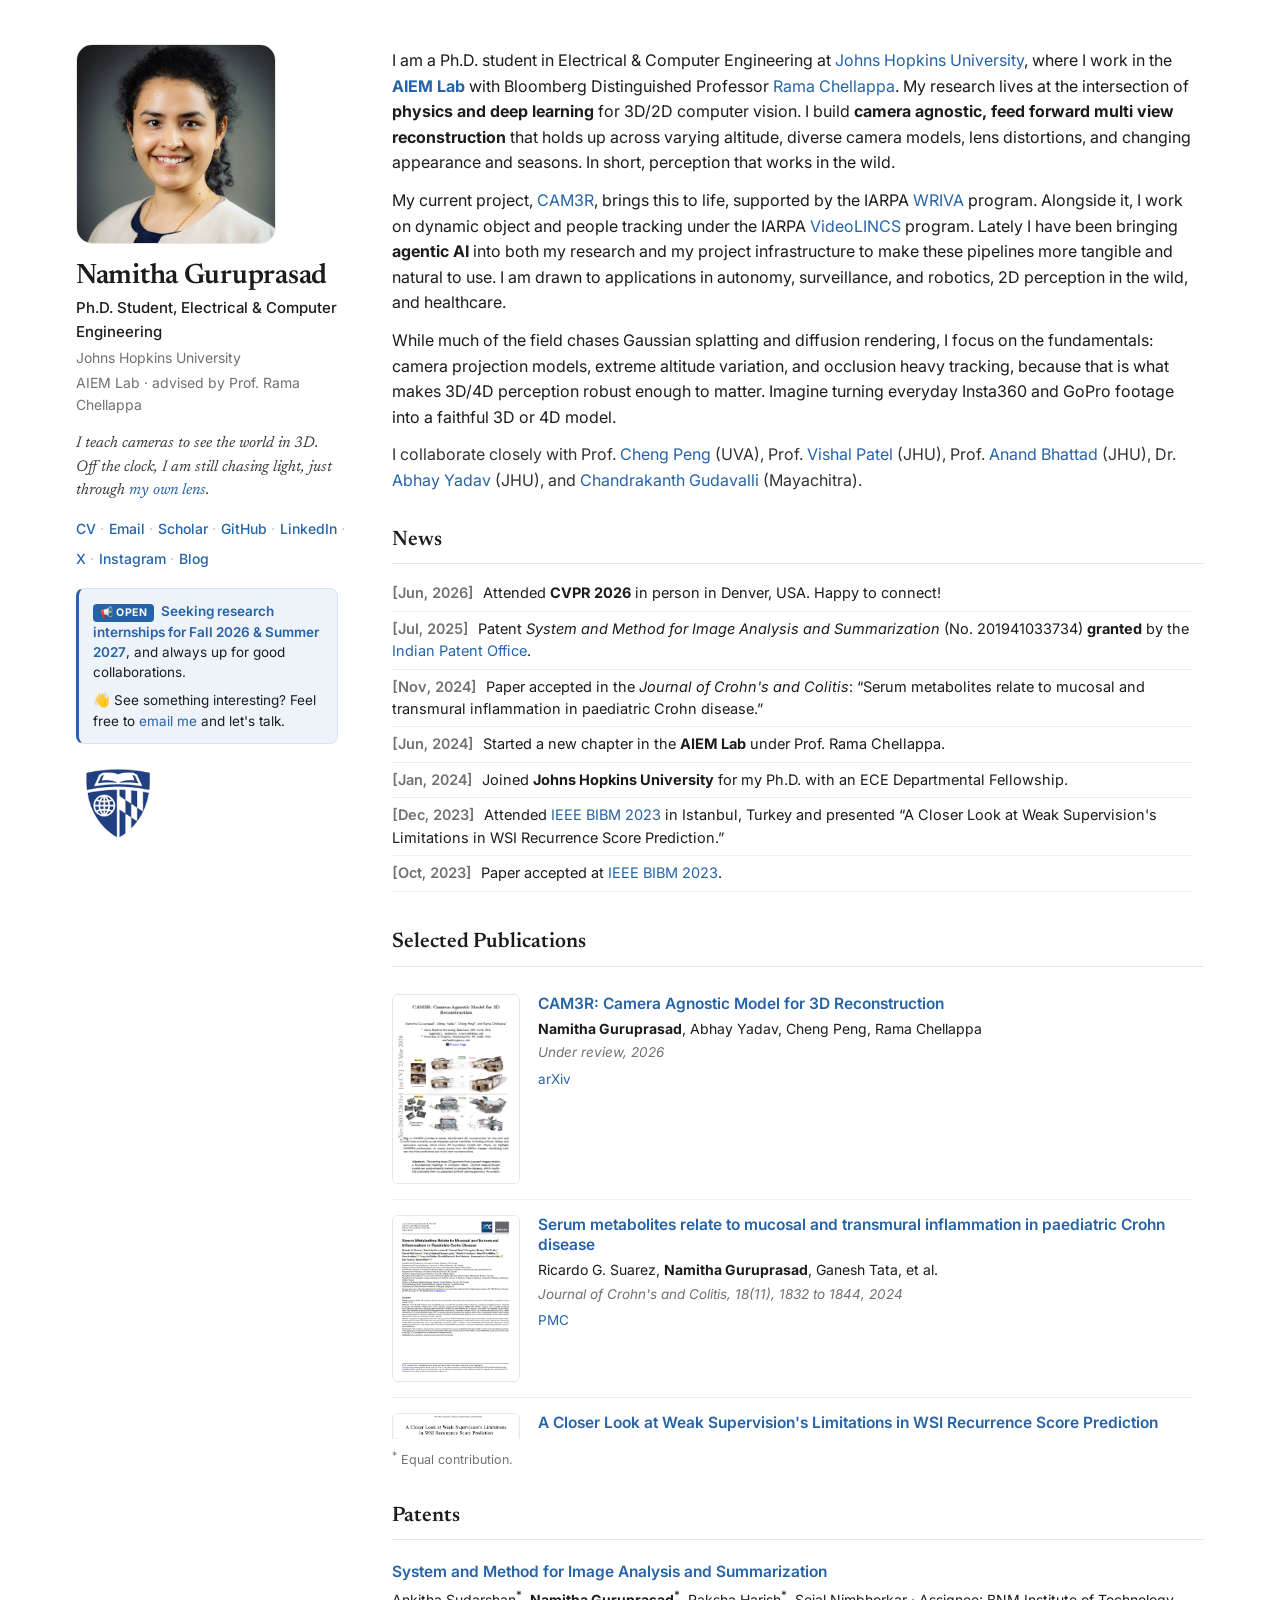
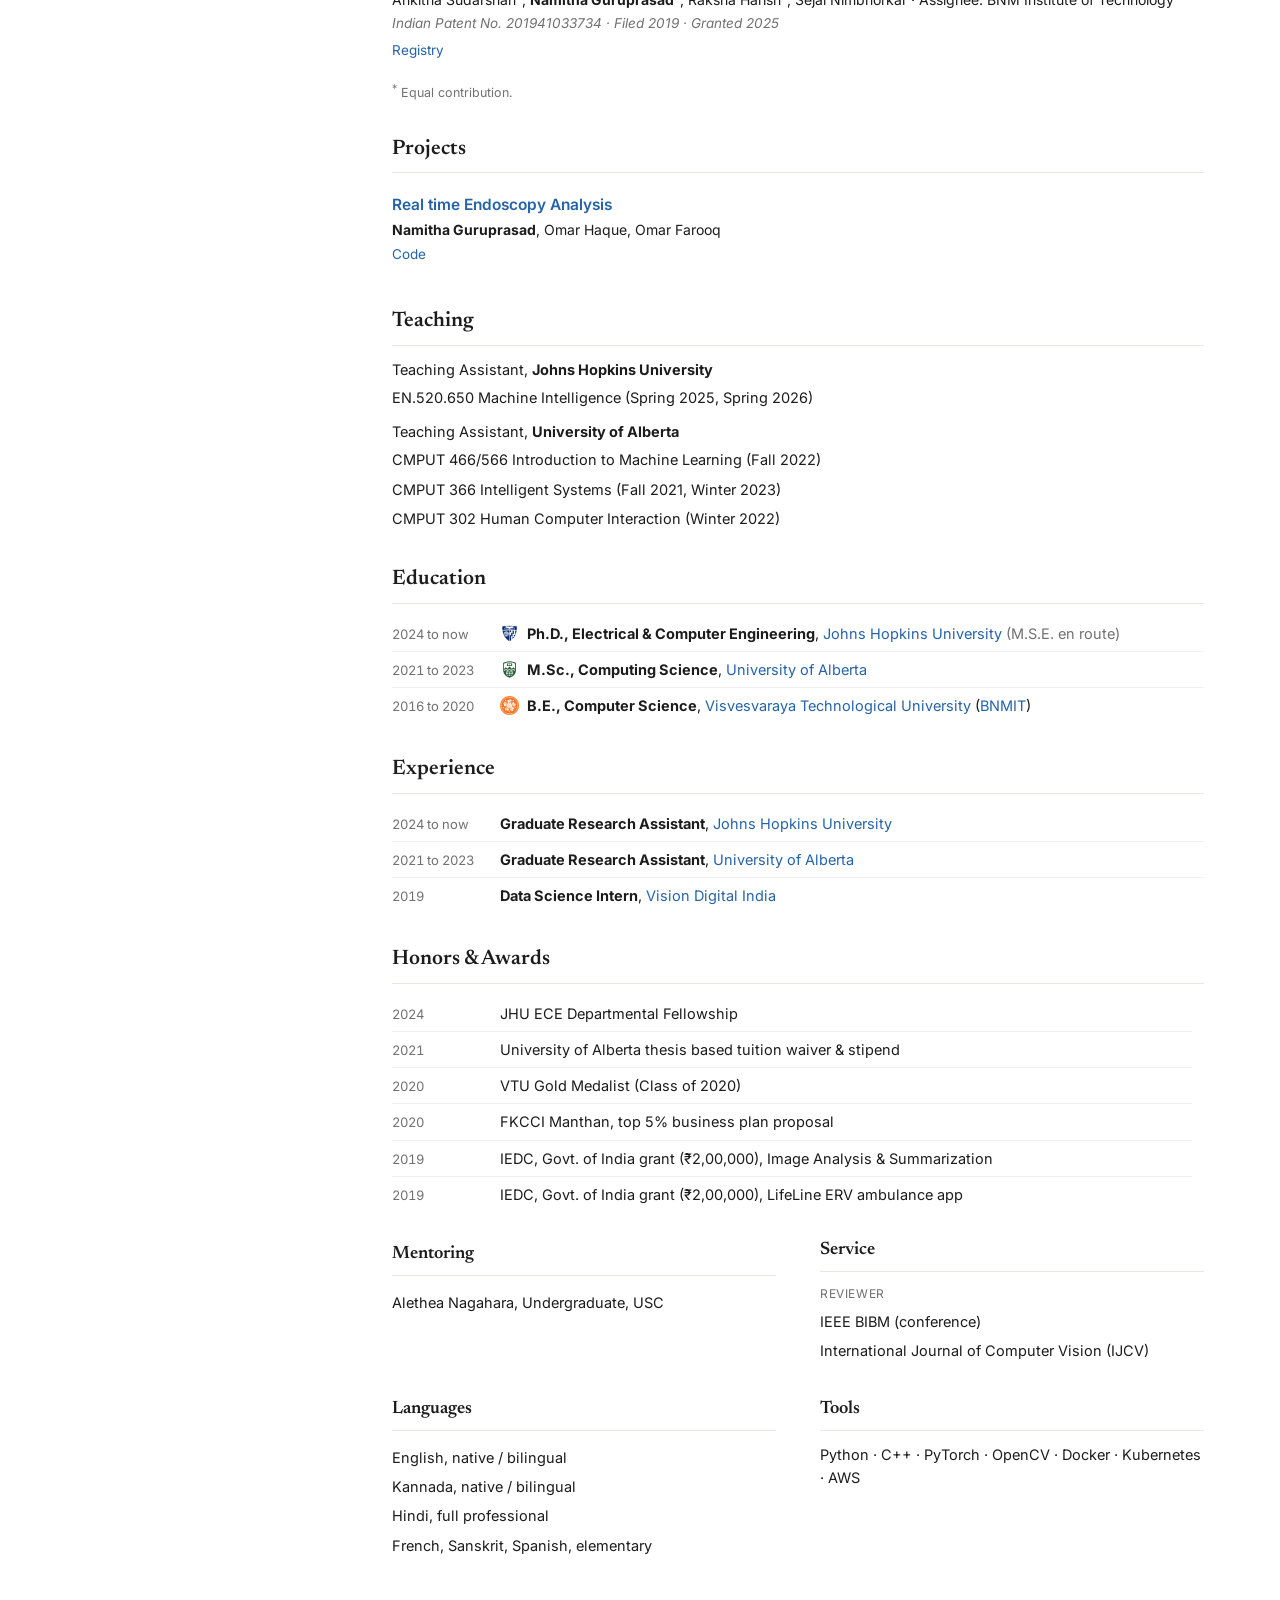
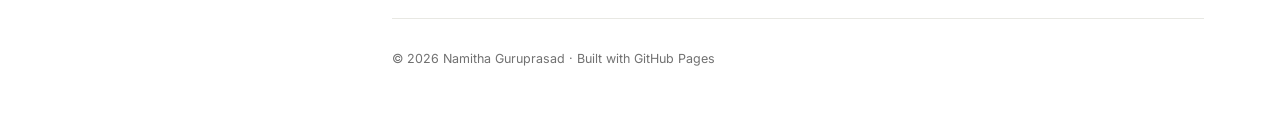
==== commit e6f622da: "Move JHU logo to below the announcement (was watermark behind photo); css v6" ====
--- a/index.html
+++ b/index.html
@@ -14,7 +14,7 @@
   <link rel="preconnect" href="https://fonts.googleapis.com" />
   <link rel="preconnect" href="https://fonts.gstatic.com" crossorigin />
   <link href="https://fonts.googleapis.com/css2?family=Inter:wght@400;500;600;700&family=Newsreader:ital,opsz,wght@0,6..72,400..600;1,6..72,400..500&display=swap" rel="stylesheet" />
-  <link rel="stylesheet" href="style.css?v=5" />
+  <link rel="stylesheet" href="style.css?v=6" />
   <script type="application/ld+json">
   {
     "@context": "https://schema.org",
@@ -69,6 +69,8 @@
         <p class="flash-line"><span class="flash-badge">📢 Open</span> <span class="flash-text">Seeking research internships for Fall 2026 &amp; Summer 2027</span>, and always up for good collaborations.</p>
         <p>👋 See something interesting? Feel free to <a href="mailto:ngurupr1@jh.edu">email me</a> and let's talk.</p>
       </div>
+
+      <a class="jhu-badge" href="https://www.jhu.edu/"><img src="assets/logos/jhu-watermark.png" alt="Johns Hopkins University" /></a>
     </aside>
 
     <!-- ================= CONTENT ================= -->
--- a/style.css
+++ b/style.css
@@ -226,20 +226,7 @@
   .flash-badge, .flash-text { animation: none; }
 }
 
-/* ===== Faint JHU crest watermark behind the sidebar ===== */
-.sidebar::before {
-  content: "";
-  position: absolute;
-  top: -12px;
-  left: 50%;
-  transform: translateX(-50%);
-  width: 240px;
-  height: 240px;
-  background: url("assets/logos/jhu-watermark.png") center top / contain no-repeat;
-  opacity: 0.07;
-  z-index: -1;
-  pointer-events: none;
-}
-@media (max-width: 860px) {
-  .sidebar::before { display: none; }
-}
+/* ===== JHU logo below the announcement ===== */
+.jhu-badge { display: block; margin-top: 18px; line-height: 0; }
+.jhu-badge img { width: 84px; height: auto; opacity: .9; }
+.jhu-badge:hover img { opacity: 1; }
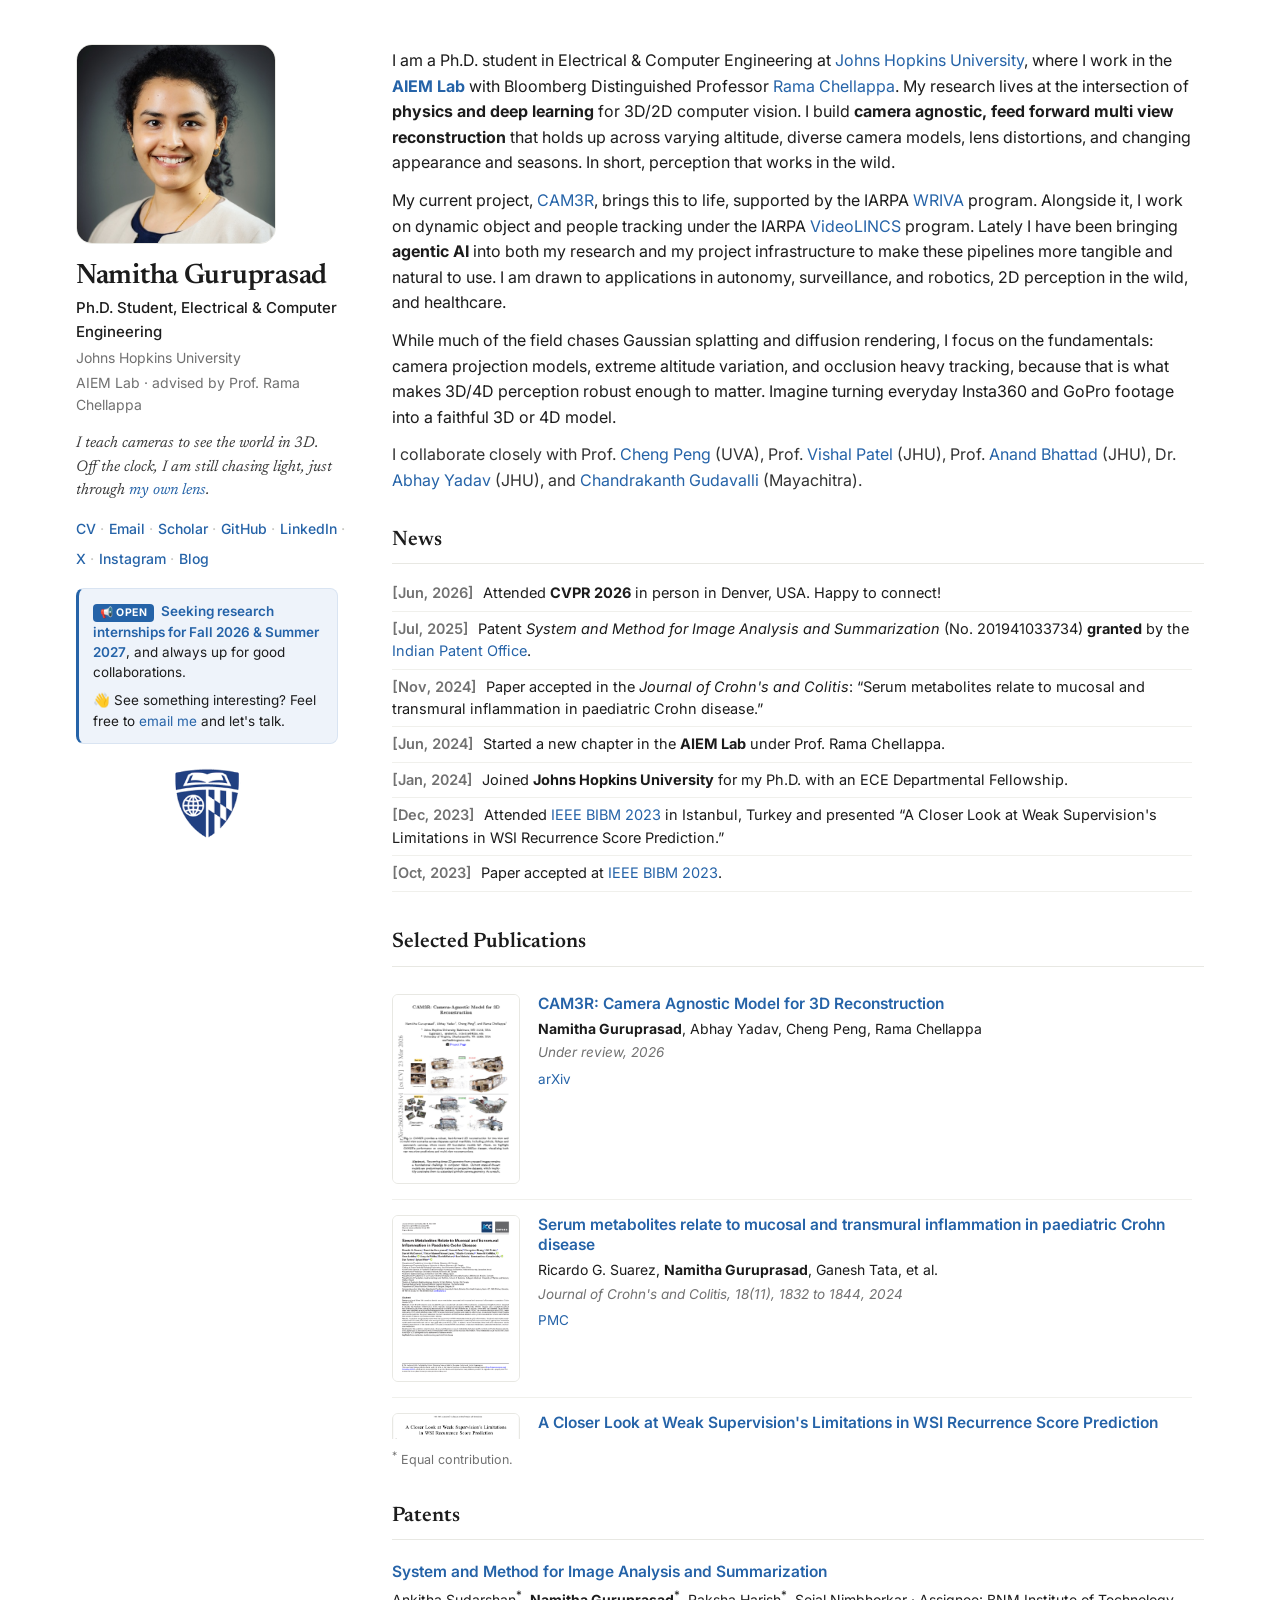
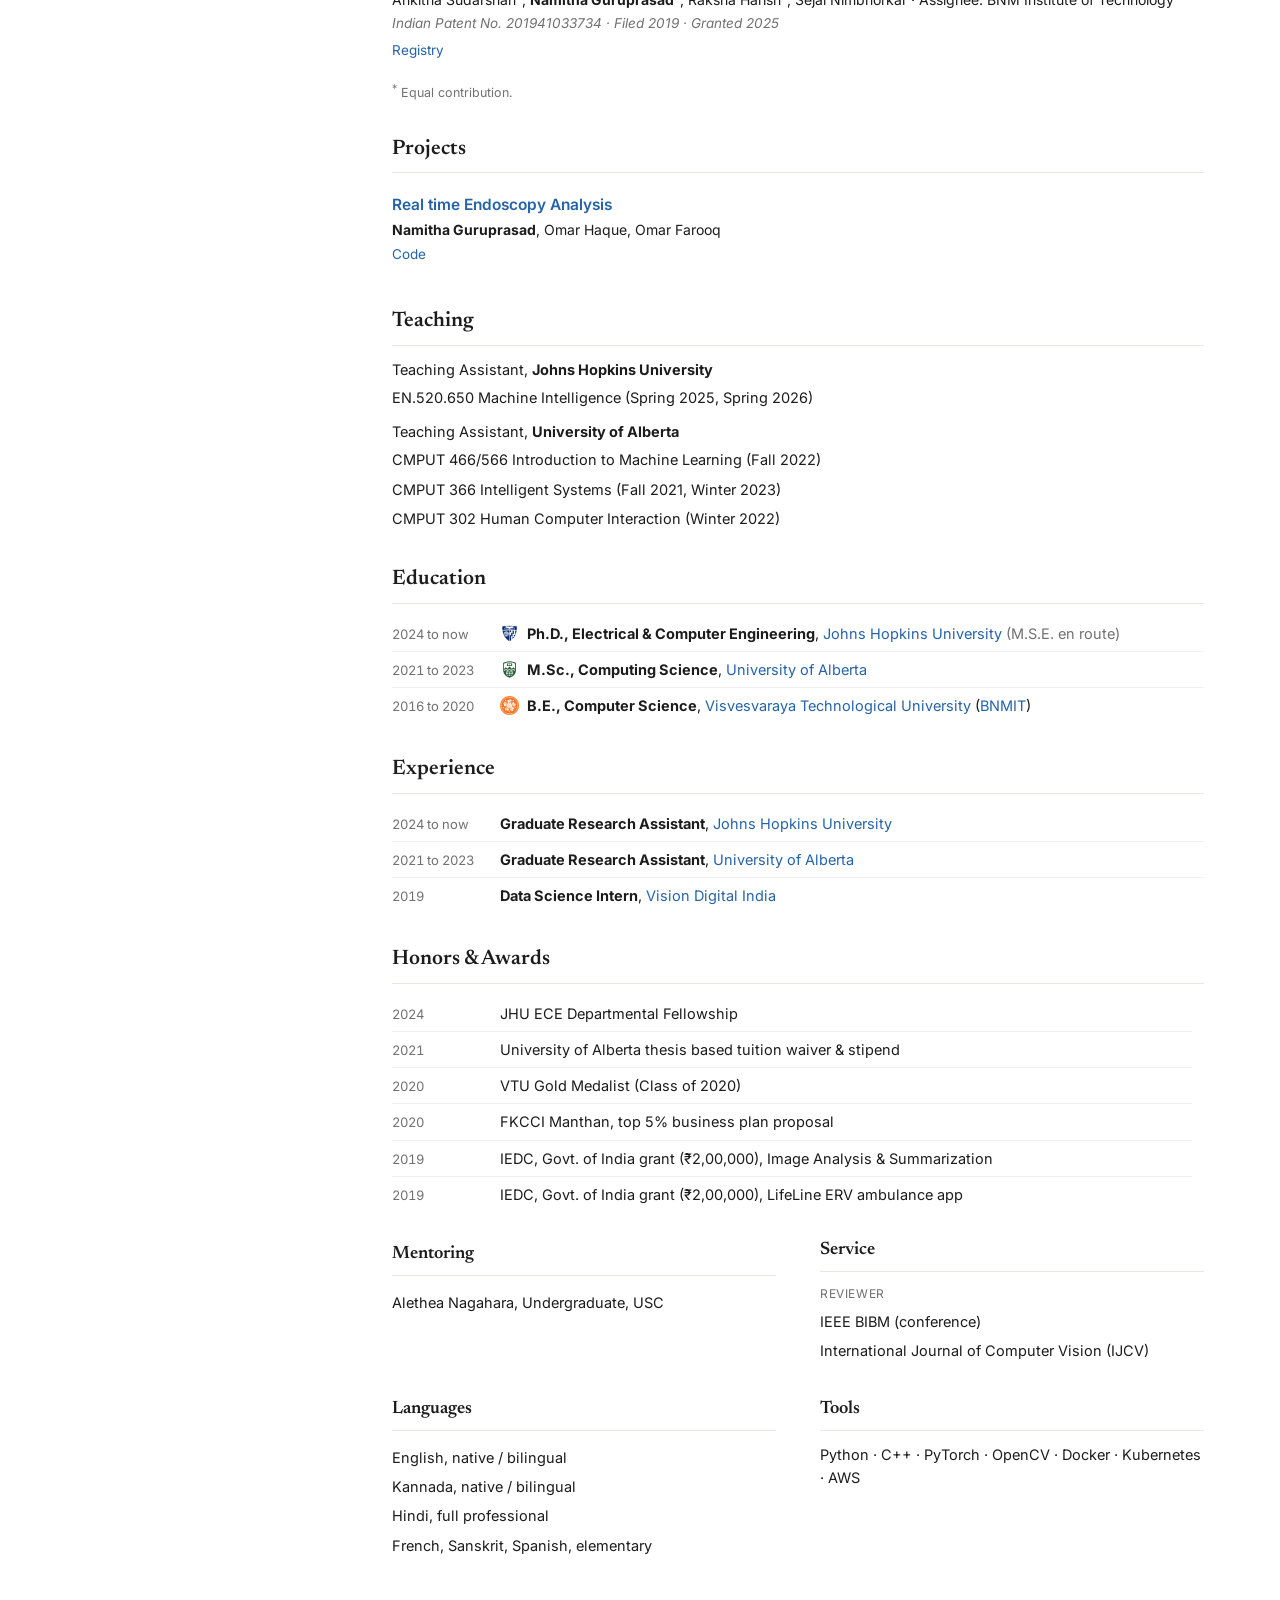
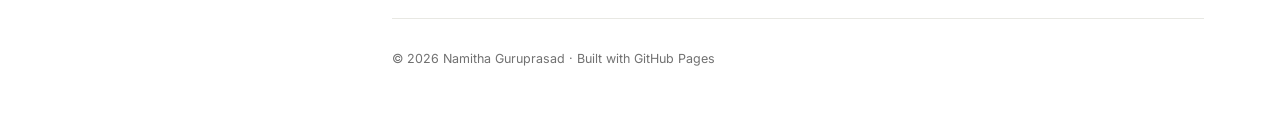
==== commit 768a5d86: "Center JHU logo in sidebar pane; css v7" ====
--- a/index.html
+++ b/index.html
@@ -14,7 +14,7 @@
   <link rel="preconnect" href="https://fonts.googleapis.com" />
   <link rel="preconnect" href="https://fonts.gstatic.com" crossorigin />
   <link href="https://fonts.googleapis.com/css2?family=Inter:wght@400;500;600;700&family=Newsreader:ital,opsz,wght@0,6..72,400..600;1,6..72,400..500&display=swap" rel="stylesheet" />
-  <link rel="stylesheet" href="style.css?v=6" />
+  <link rel="stylesheet" href="style.css?v=7" />
   <script type="application/ld+json">
   {
     "@context": "https://schema.org",
--- a/style.css
+++ b/style.css
@@ -227,6 +227,6 @@
 }
 
 /* ===== JHU logo below the announcement ===== */
-.jhu-badge { display: block; margin-top: 18px; line-height: 0; }
+.jhu-badge { display: block; margin-top: 18px; line-height: 0; text-align: center; }
 .jhu-badge img { width: 84px; height: auto; opacity: .9; }
 .jhu-badge:hover img { opacity: 1; }
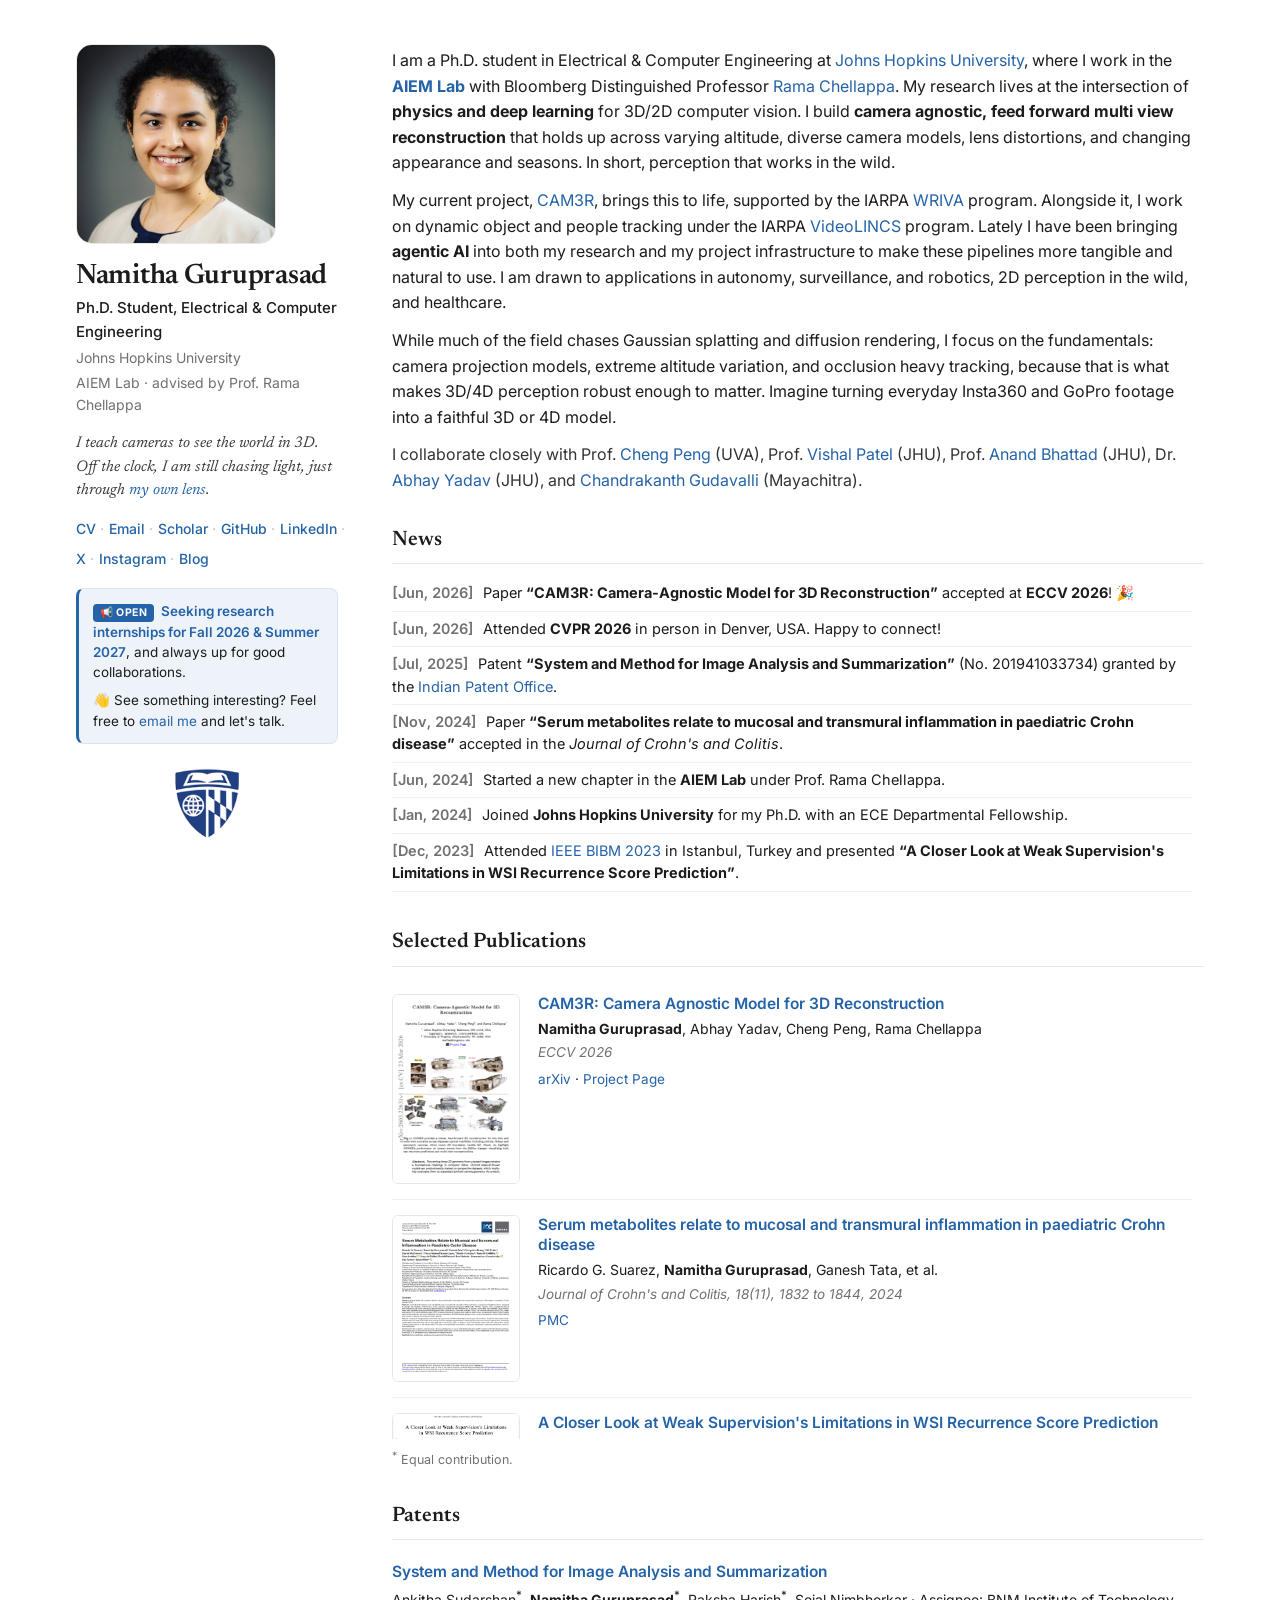
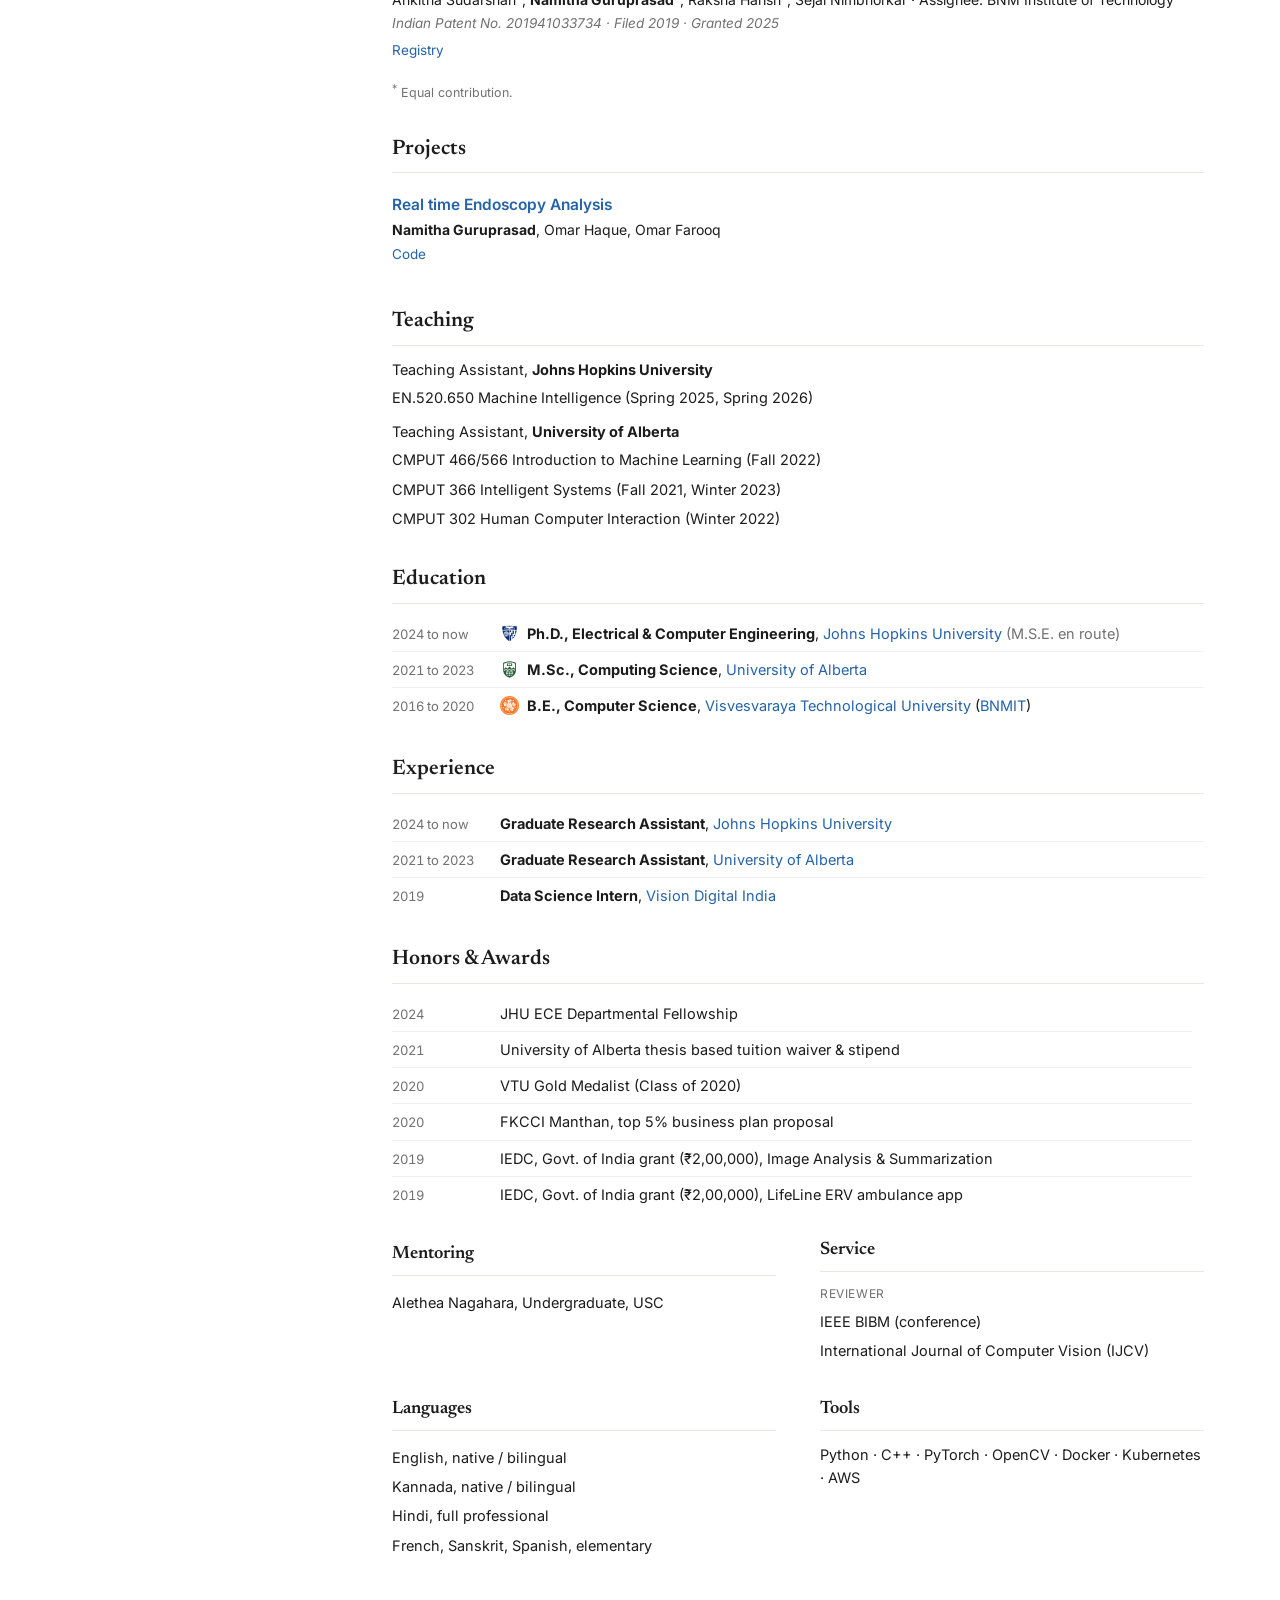
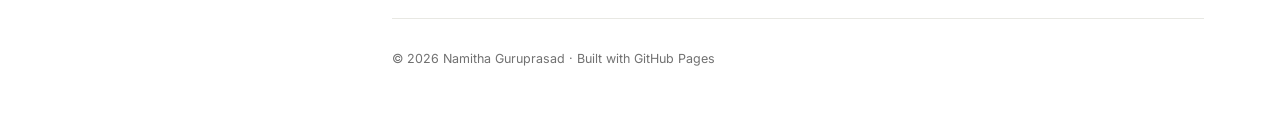
==== commit 6d2af677: "News: add CAM3R ECCV 2026, standardize paper/patent items (name + venue, highlighted); CAM3R venue E" ====
--- a/index.html
+++ b/index.html
@@ -120,23 +120,24 @@
         <h2>News</h2>
         <div class="news-box">
           <ul class="news-list">
+            <li><span class="date">[Jun, 2026]</span> Paper <strong>“CAM3R: Camera-Agnostic Model for 3D Reconstruction”</strong> accepted at <strong>ECCV 2026</strong>! 🎉</li>
             <li><span class="date">[Jun, 2026]</span> Attended <strong>CVPR 2026</strong> in person in Denver, USA. Happy to connect!</li>
-            <li><span class="date">[Jul, 2025]</span> Patent <em>System and Method for Image Analysis and Summarization</em> (No. 201941033734) <strong>granted</strong> by the <a href="https://iprsearch.ipindia.gov.in/PatentSearch/PatentSearch/ViewApplicationStatus">Indian Patent Office</a>.</li>
-            <li><span class="date">[Nov, 2024]</span> Paper accepted in the <em>Journal of Crohn's and Colitis</em>: “Serum metabolites relate to mucosal and transmural inflammation in paediatric Crohn disease.”</li>
+            <li><span class="date">[Jul, 2025]</span> Patent <strong>“System and Method for Image Analysis and Summarization”</strong> (No. 201941033734) granted by the <a href="https://iprsearch.ipindia.gov.in/PatentSearch/PatentSearch/ViewApplicationStatus">Indian Patent Office</a>.</li>
+            <li><span class="date">[Nov, 2024]</span> Paper <strong>“Serum metabolites relate to mucosal and transmural inflammation in paediatric Crohn disease”</strong> accepted in the <em>Journal of Crohn's and Colitis</em>.</li>
             <li><span class="date">[Jun, 2024]</span> Started a new chapter in the <strong>AIEM Lab</strong> under Prof. Rama Chellappa.</li>
             <li><span class="date">[Jan, 2024]</span> Joined <strong>Johns Hopkins University</strong> for my Ph.D. with an ECE Departmental Fellowship.</li>
-            <li><span class="date">[Dec, 2023]</span> Attended <a href="https://ieeebibm.org/">IEEE BIBM 2023</a> in Istanbul, Turkey and presented “A Closer Look at Weak Supervision's Limitations in WSI Recurrence Score Prediction.”</li>
-            <li><span class="date">[Oct, 2023]</span> Paper accepted at <a href="https://ieeebibm.org/">IEEE BIBM 2023</a>.</li>
+            <li><span class="date">[Dec, 2023]</span> Attended <a href="https://ieeebibm.org/">IEEE BIBM 2023</a> in Istanbul, Turkey and presented <strong>“A Closer Look at Weak Supervision's Limitations in WSI Recurrence Score Prediction”</strong>.</li>
+            <li><span class="date">[Oct, 2023]</span> Paper <strong>“A Closer Look at Weak Supervision's Limitations in WSI Recurrence Score Prediction”</strong> accepted at <a href="https://ieeebibm.org/">IEEE BIBM 2023</a>.</li>
             <li><span class="date">[Sep, 2023]</span> Defended my M.Sc. thesis (advisors Dr. <a href="https://webdocs.cs.ualberta.ca/~nray1/">Nilanjan Ray</a> and Dr. <a href="https://apps.ualberta.ca/directory/person/bigras">Gilbert Bigras</a>, Cross Cancer Institute).</li>
-            <li><span class="date">[Mar, 2023]</span> Paper accepted in the <em>Journal of the Canadian Association of Gastroenterology</em>.</li>
+            <li><span class="date">[Mar, 2023]</span> Paper <strong>“Identifying the Most Important Predictors to Correlate Serum Metabolites with MRE Changes in Pediatric Crohn Disease”</strong> accepted in the <em>Journal of the Canadian Association of Gastroenterology</em>.</li>
             <li><span class="date">[Feb, 2023]</span> Received Ph.D. admission offer from Johns Hopkins University.</li>
             <li><span class="date">[Jan, 2021]</span> Joined the <strong>University of Alberta</strong> for my M.Sc. in Computing Science (deferred due to COVID-19 border restrictions).</li>
             <li><span class="date">[Oct, 2020]</span> Received my B.E. from VTU as a <strong>Gold Medalist</strong>, advised by Dr. <a href="https://www.linkedin.com/in/sejal-nimbhorkar/">Sejal Nimbhorkar</a>.</li>
             <li><span class="date">[Feb, 2020]</span> M.Sc. thesis based admission offer (fully funded plus stipend) from the University of Alberta.</li>
             <li><span class="date">[Feb, 2020]</span> <a href="https://www.fkcci.org/">FKCCI</a> Manthan business plan finalist: “Emotion Recognition for CCTV Surveillance and Video Summarization.”</li>
-            <li><span class="date">[Oct, 2019]</span> Attended <a href="https://www.ieeer10.org/">IEEE TENCON 2019</a> in Kochi, India and presented “Action based Video Summarization.”</li>
-            <li><span class="date">[Aug, 2019]</span> Patent filed (No. 201941033734) at the Indian Patent Office.</li>
-            <li><span class="date">[Aug, 2019]</span> Paper accepted at IEEE TENCON 2019.</li>
+            <li><span class="date">[Oct, 2019]</span> Attended <a href="https://www.ieeer10.org/">IEEE TENCON 2019</a> in Kochi, India and presented <strong>“Action based Video Summarization”</strong>.</li>
+            <li><span class="date">[Aug, 2019]</span> Patent <strong>“System and Method for Image Analysis and Summarization”</strong> (No. 201941033734) filed at the Indian Patent Office.</li>
+            <li><span class="date">[Aug, 2019]</span> Paper <strong>“Action based Video Summarization”</strong> accepted at <a href="https://www.ieeer10.org/">IEEE TENCON 2019</a>.</li>
             <li><span class="date">[Aug, 2019]</span> <a href="https://sih.gov.in/">Smart India Hackathon</a> finalist: “Emotion Recognition for CCTV Surveillance and Video Summarization.”</li>
             <li><span class="date">[Jun, 2019]</span> Data Science Intern at <a href="https://visiondigitalindia.com/">Vision Digital India</a>.</li>
             <li><span class="date">[Sep, 2018]</span> Built <em>Lifeline ERV</em> to aid Bangalore traffic police, funded by the BNMIT E-Cell.</li>
@@ -157,8 +158,8 @@
             <div class="pub-body">
               <p class="pub-title"><a href="https://arxiv.org/abs/2603.22631">CAM3R: Camera Agnostic Model for 3D Reconstruction</a></p>
               <p class="pub-authors"><strong>Namitha Guruprasad</strong>, Abhay Yadav, Cheng Peng, Rama Chellappa</p>
-              <p class="pub-venue">Under review, 2026</p>
-              <p class="pub-actions"><a href="https://arxiv.org/abs/2603.22631">arXiv</a></p>
+              <p class="pub-venue">ECCV 2026</p>
+              <p class="pub-actions"><a href="https://arxiv.org/abs/2603.22631">arXiv</a> · <a href="https://nam1410.github.io/cam3r/">Project Page</a></p>
             </div>
           </article>
 
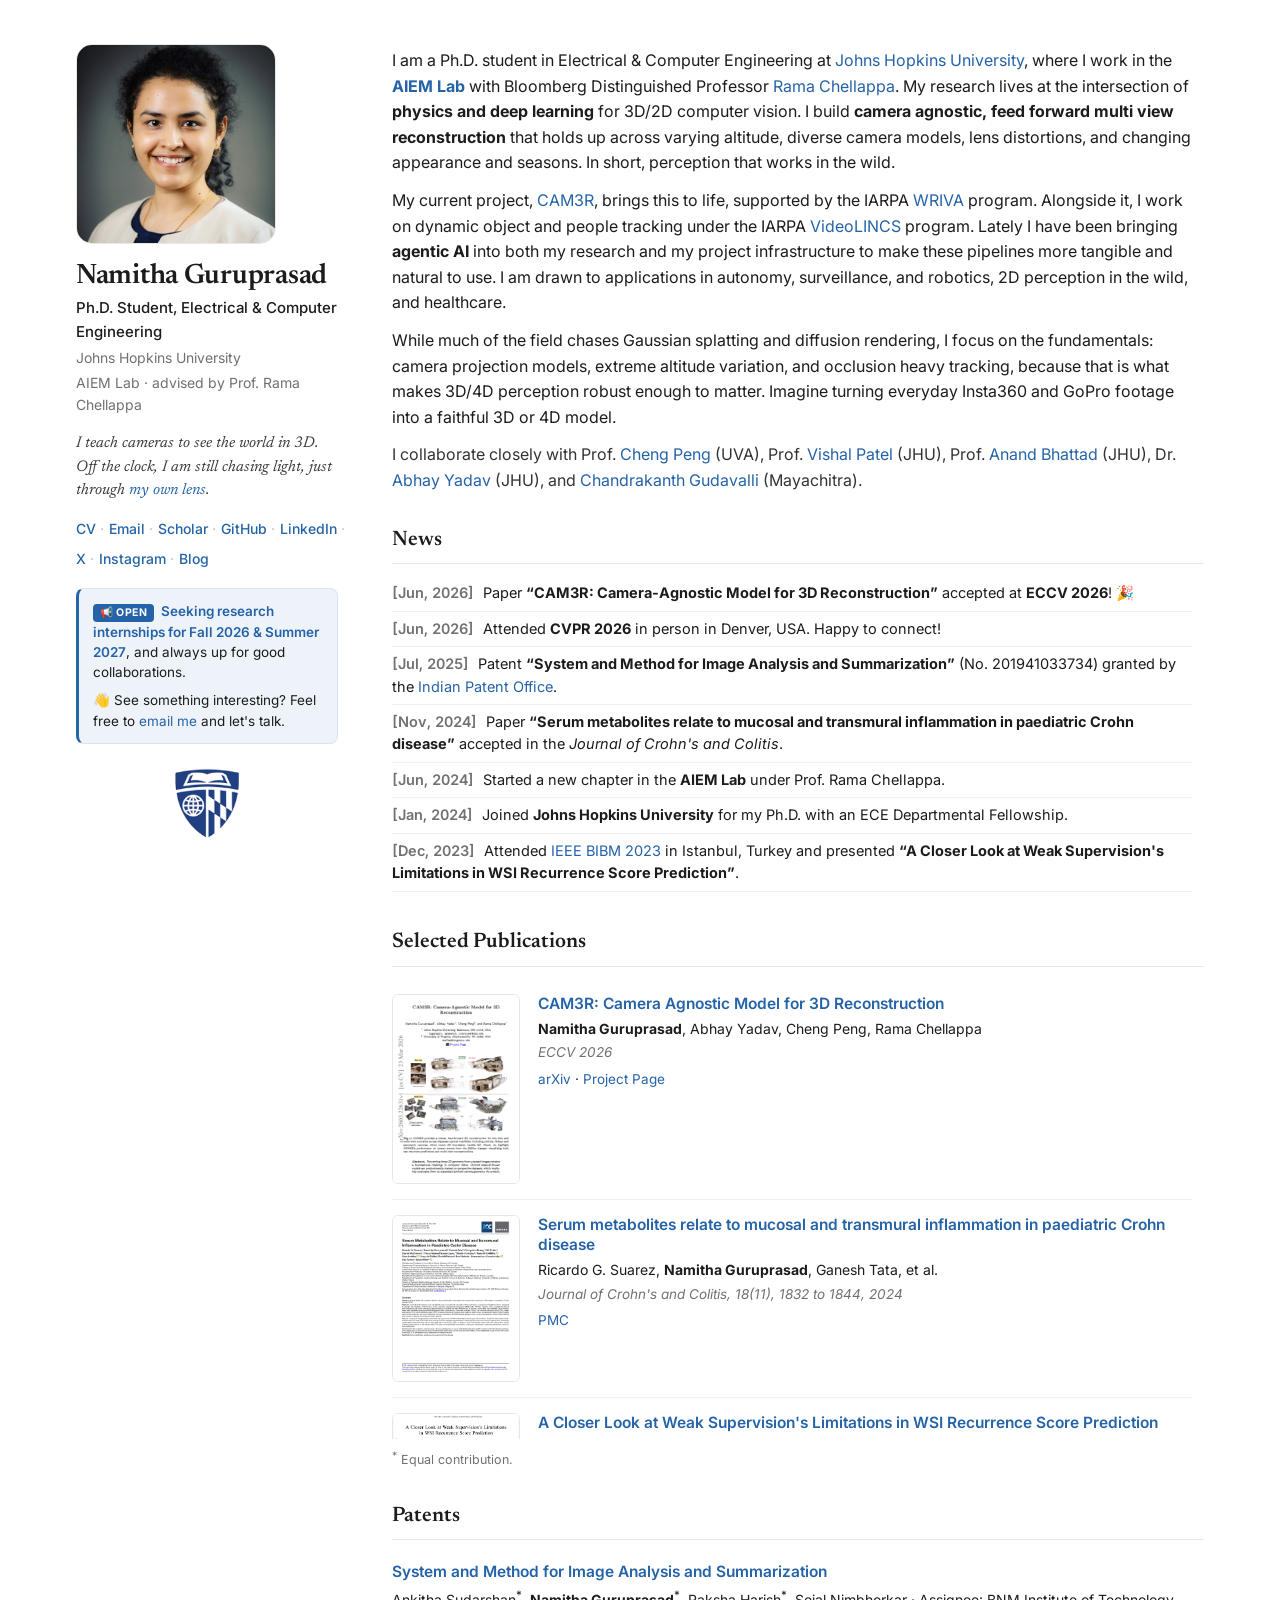
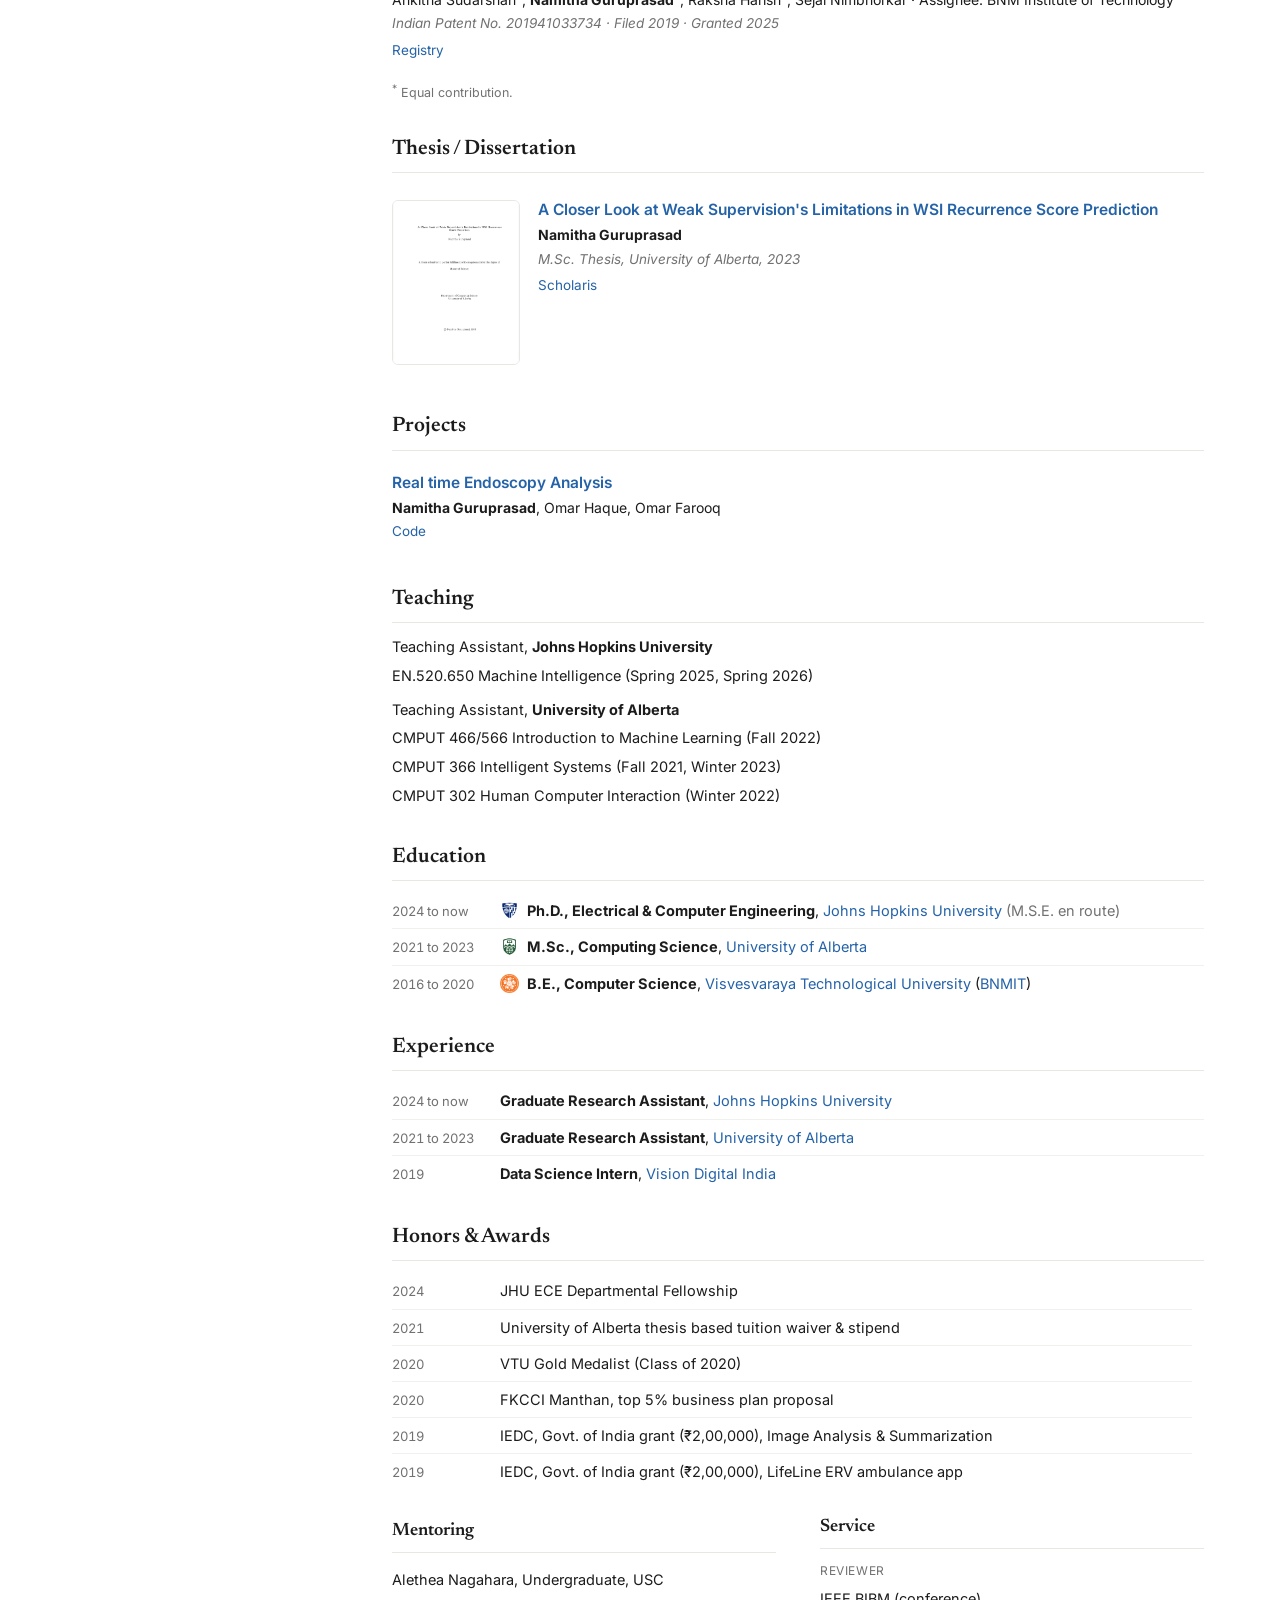
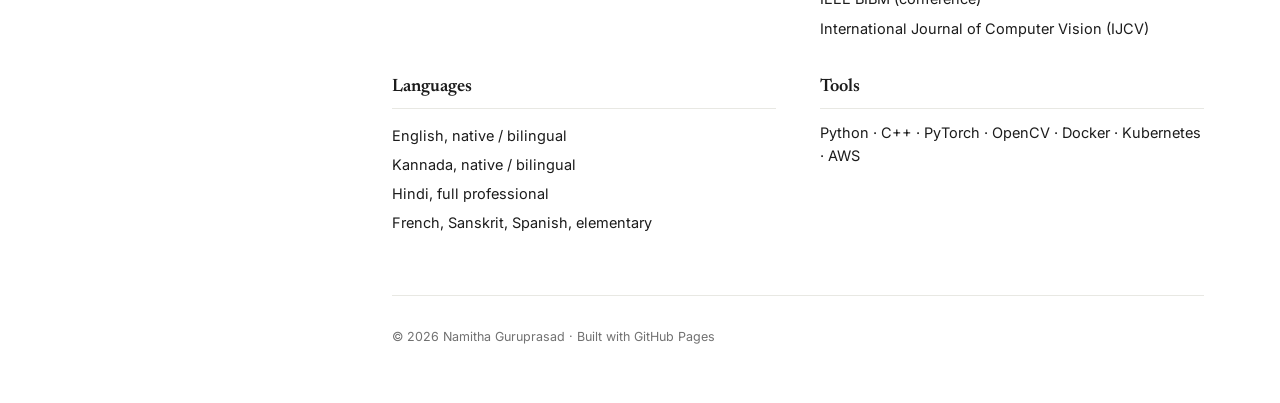
==== commit a536e275: "Add Thesis/Dissertation section (MSc, U Alberta) with thumbnail; refresh hosted CV (ECCV + thesis)" ====
--- a/index.html
+++ b/index.html
@@ -220,6 +220,20 @@
         <p class="eqnote"><sup>*</sup> Equal contribution.</p>
       </section>
 
+      <!-- THESIS / DISSERTATION -->
+      <section id="thesis">
+        <h2>Thesis / Dissertation</h2>
+        <article class="pub">
+          <a class="pub-thumb" href="https://ualberta.scholaris.ca/items/f7cd87e3-b025-4f7d-b624-76d785f52b4b"><img src="assets/thumb-thesis.png" alt="M.Sc. thesis thumbnail" /></a>
+          <div class="pub-body">
+            <p class="pub-title"><a href="https://ualberta.scholaris.ca/items/f7cd87e3-b025-4f7d-b624-76d785f52b4b">A Closer Look at Weak Supervision's Limitations in WSI Recurrence Score Prediction</a></p>
+            <p class="pub-authors"><strong>Namitha Guruprasad</strong></p>
+            <p class="pub-venue">M.Sc. Thesis, University of Alberta, 2023</p>
+            <p class="pub-actions"><a href="https://ualberta.scholaris.ca/items/f7cd87e3-b025-4f7d-b624-76d785f52b4b">Scholaris</a></p>
+          </div>
+        </article>
+      </section>
+
       <!-- PROJECTS -->
       <section id="projects">
         <h2>Projects</h2>
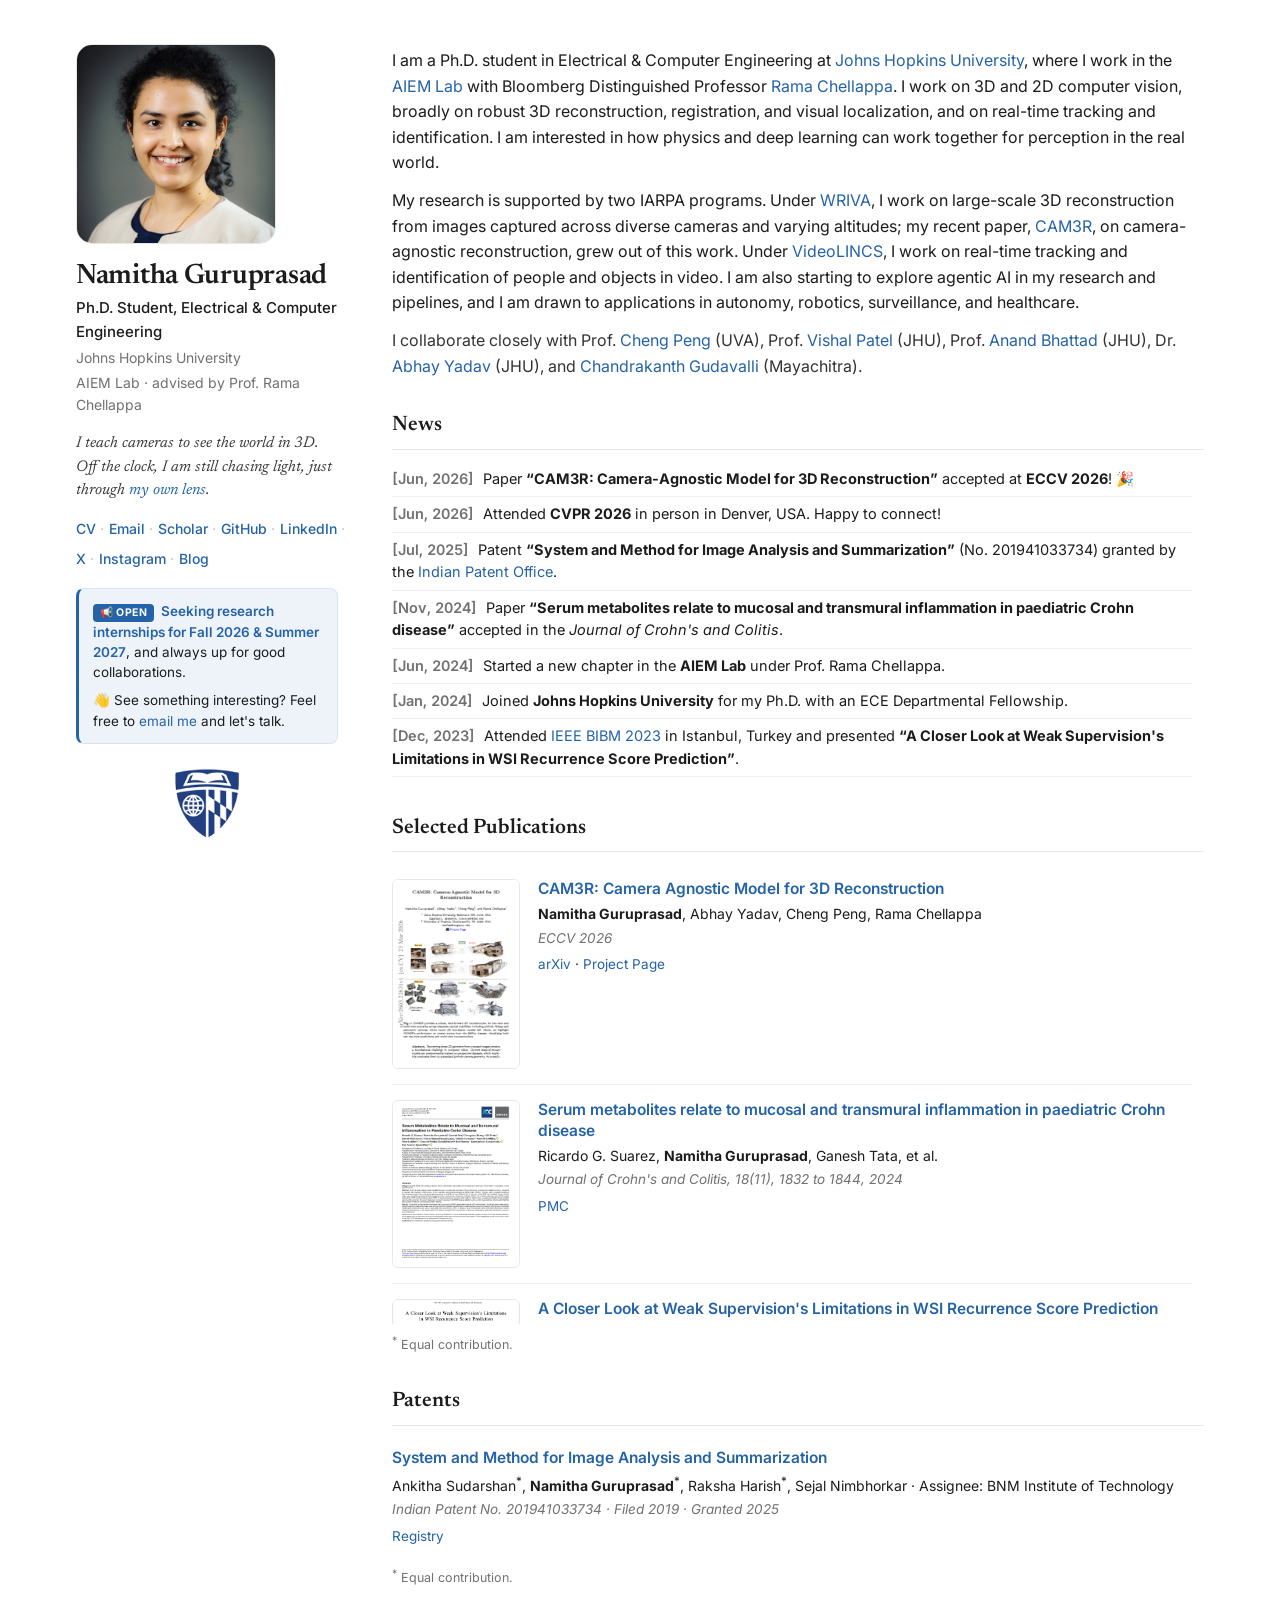
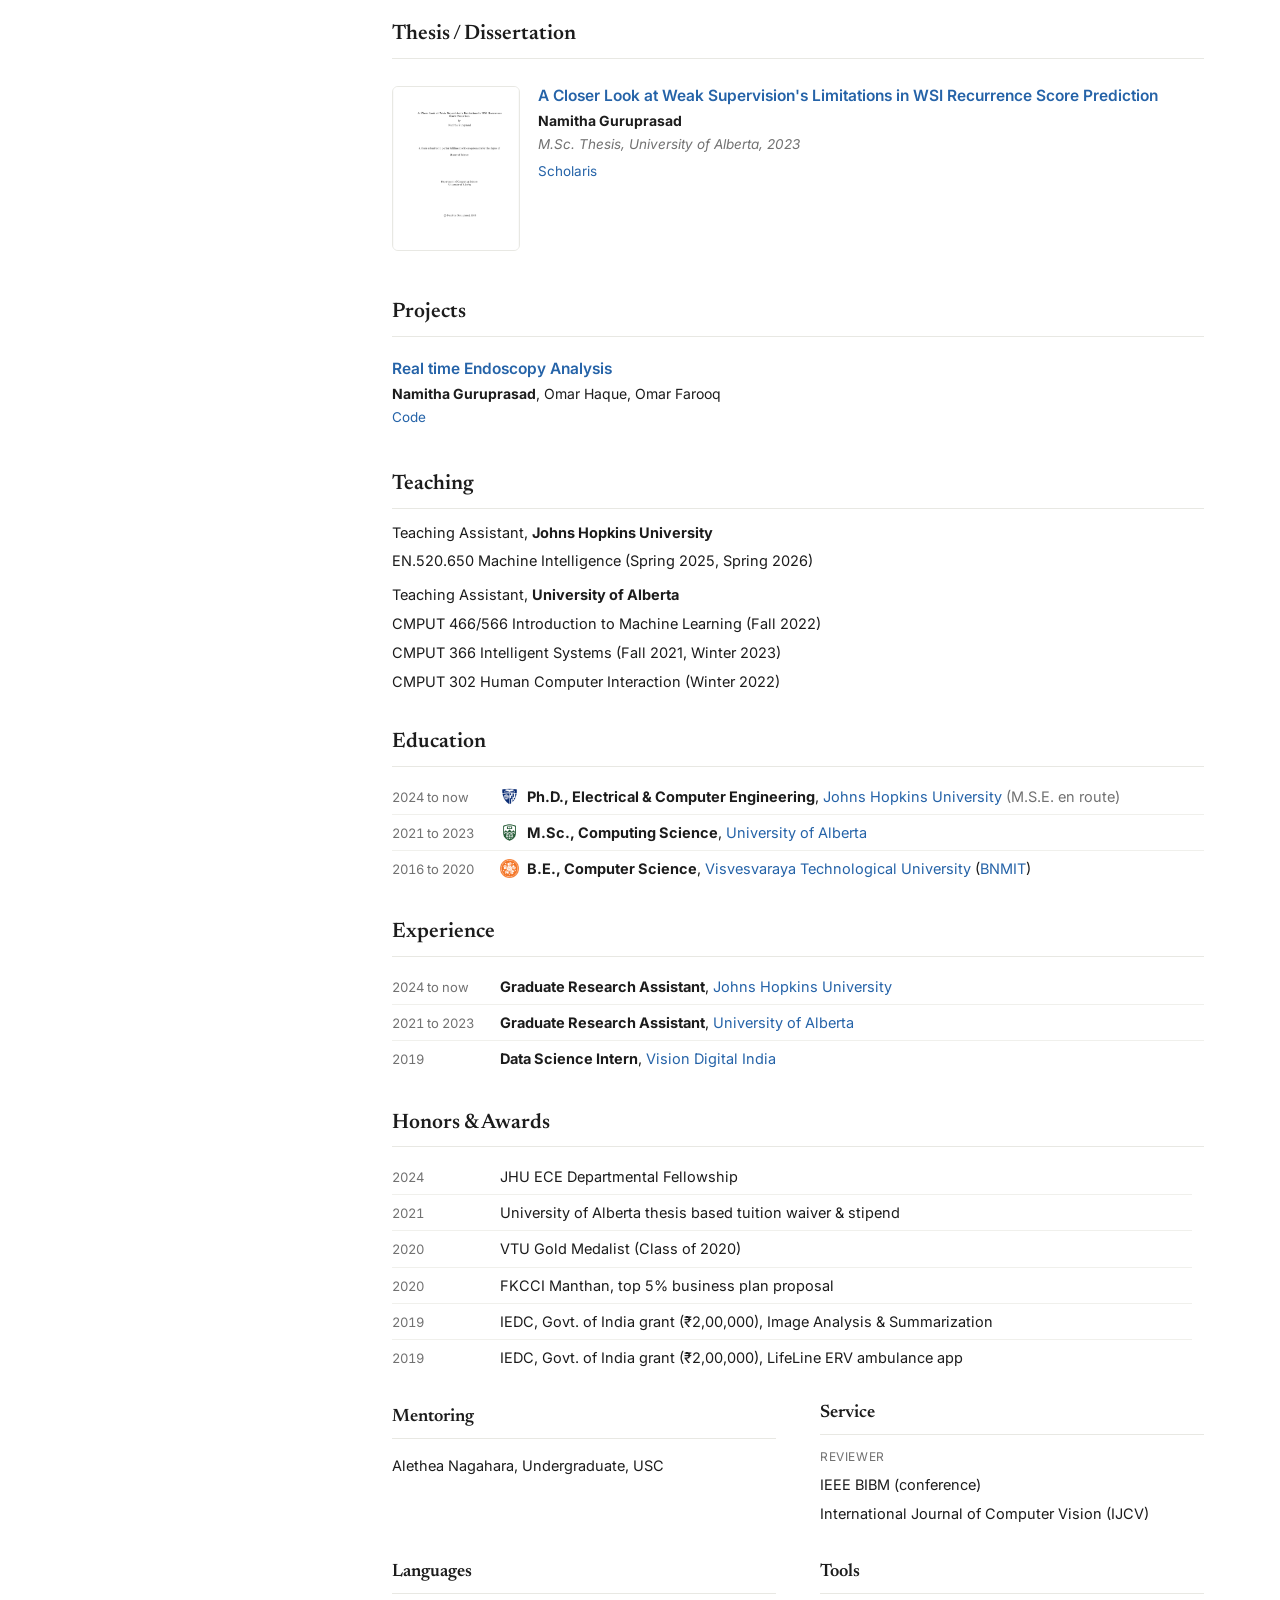
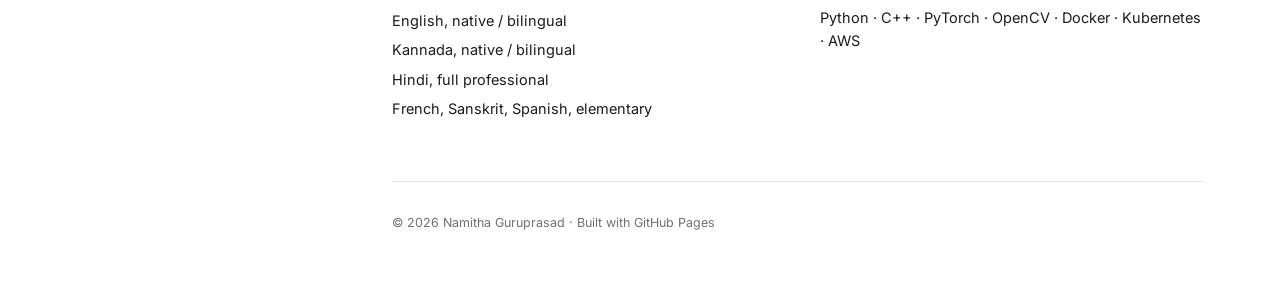
==== commit 481cef89: "Rewrite About: simpler, humbler, segregate work by WRIVA vs VideoLINCS, drop CAM3R boast and Gaussia" ====
--- a/index.html
+++ b/index.html
@@ -80,31 +80,22 @@
         <p>
           I am a Ph.D. student in Electrical &amp; Computer Engineering at
           <a href="https://www.jhu.edu/">Johns Hopkins University</a>, where I work in the
-          <strong><a href="https://aiem.jhu.edu/">AIEM Lab</a></strong> with Bloomberg Distinguished Professor
+          <a href="https://aiem.jhu.edu/">AIEM Lab</a> with Bloomberg Distinguished Professor
           <a href="https://engineering.jhu.edu/faculty/rama-chellappa/">Rama Chellappa</a>.
-          My research lives at the intersection of <strong>physics and deep learning</strong>
-          for 3D/2D computer vision. I build <strong>camera agnostic, feed forward
-          multi view reconstruction</strong> that holds up across varying altitude, diverse
-          camera models, lens distortions, and changing appearance and seasons. In short,
-          perception that works in the wild.
+          I work on 3D and 2D computer vision, broadly on robust 3D reconstruction, registration,
+          and visual localization, and on real-time tracking and identification. I am interested in
+          how physics and deep learning can work together for perception in the real world.
         </p>
         <p>
-          My current project, <a href="https://arxiv.org/abs/2603.22631">CAM3R</a>, brings this
-          to life, supported by the IARPA
-          <a href="https://www.iarpa.gov/research-programs/wriva">WRIVA</a> program. Alongside it,
-          I work on dynamic object and people tracking under the IARPA
-          <a href="https://www.iarpa.gov/research-programs/video-lincs">VideoLINCS</a> program.
-          Lately I have been bringing <strong>agentic AI</strong> into both my research and my
-          project infrastructure to make these pipelines more tangible and natural to use.
-          I am drawn to applications in autonomy, surveillance, and robotics, 2D perception
-          in the wild, and healthcare.
-        </p>
-        <p>
-          While much of the field chases Gaussian splatting and diffusion rendering, I focus
-          on the fundamentals: camera projection models, extreme altitude variation, and
-          occlusion heavy tracking, because that is what makes 3D/4D perception robust enough
-          to matter. Imagine turning everyday Insta360 and GoPro footage into a faithful 3D or
-          4D model.
+          My research is supported by two IARPA programs. Under
+          <a href="https://www.iarpa.gov/research-programs/wriva">WRIVA</a>, I work on large-scale
+          3D reconstruction from images captured across diverse cameras and varying altitudes; my
+          recent paper, <a href="https://arxiv.org/abs/2603.22631">CAM3R</a>, on camera-agnostic
+          reconstruction, grew out of this work. Under
+          <a href="https://www.iarpa.gov/research-programs/video-lincs">VideoLINCS</a>, I work on
+          real-time tracking and identification of people and objects in video. I am also starting
+          to explore agentic AI in my research and pipelines, and I am drawn to applications in
+          autonomy, robotics, surveillance, and healthcare.
         </p>
         <p class="collab">
           I collaborate closely with Prof. <a href="https://sites.google.com/view/cheng-peng/home">Cheng Peng</a> (UVA),
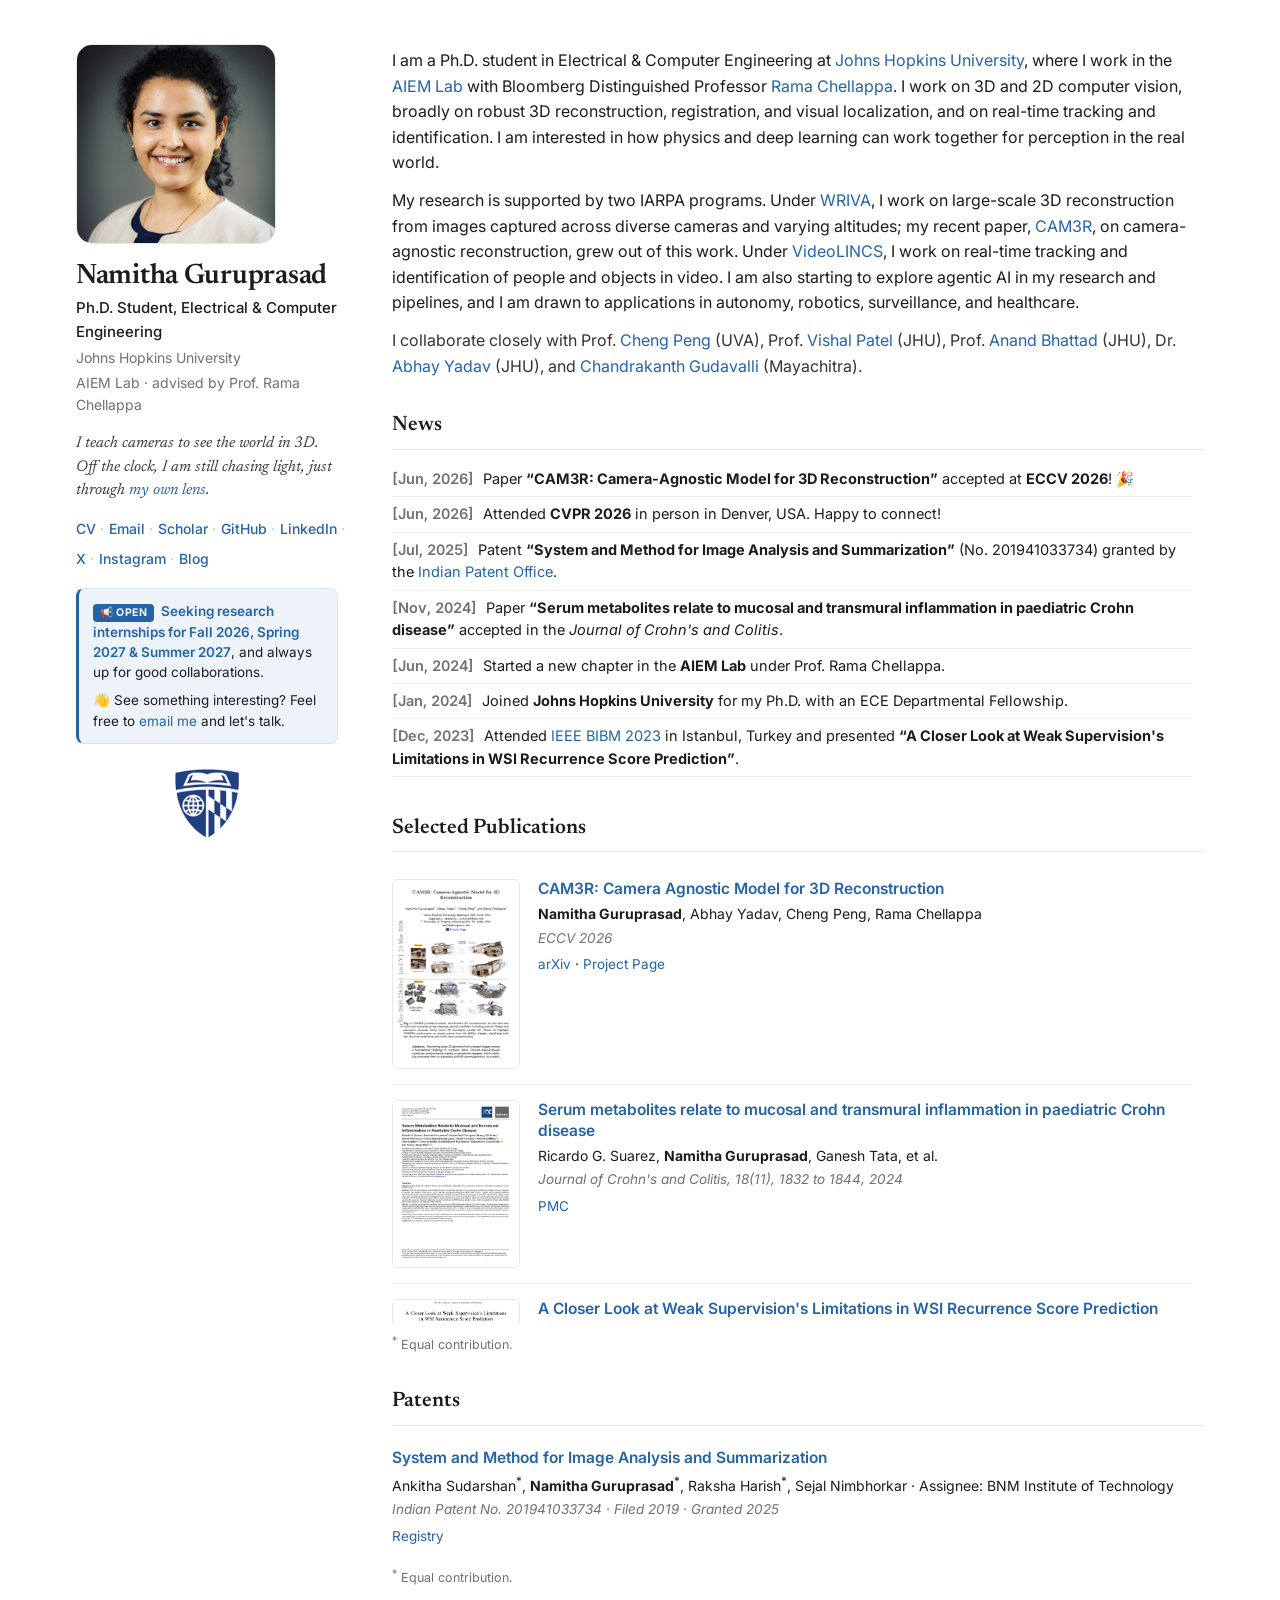
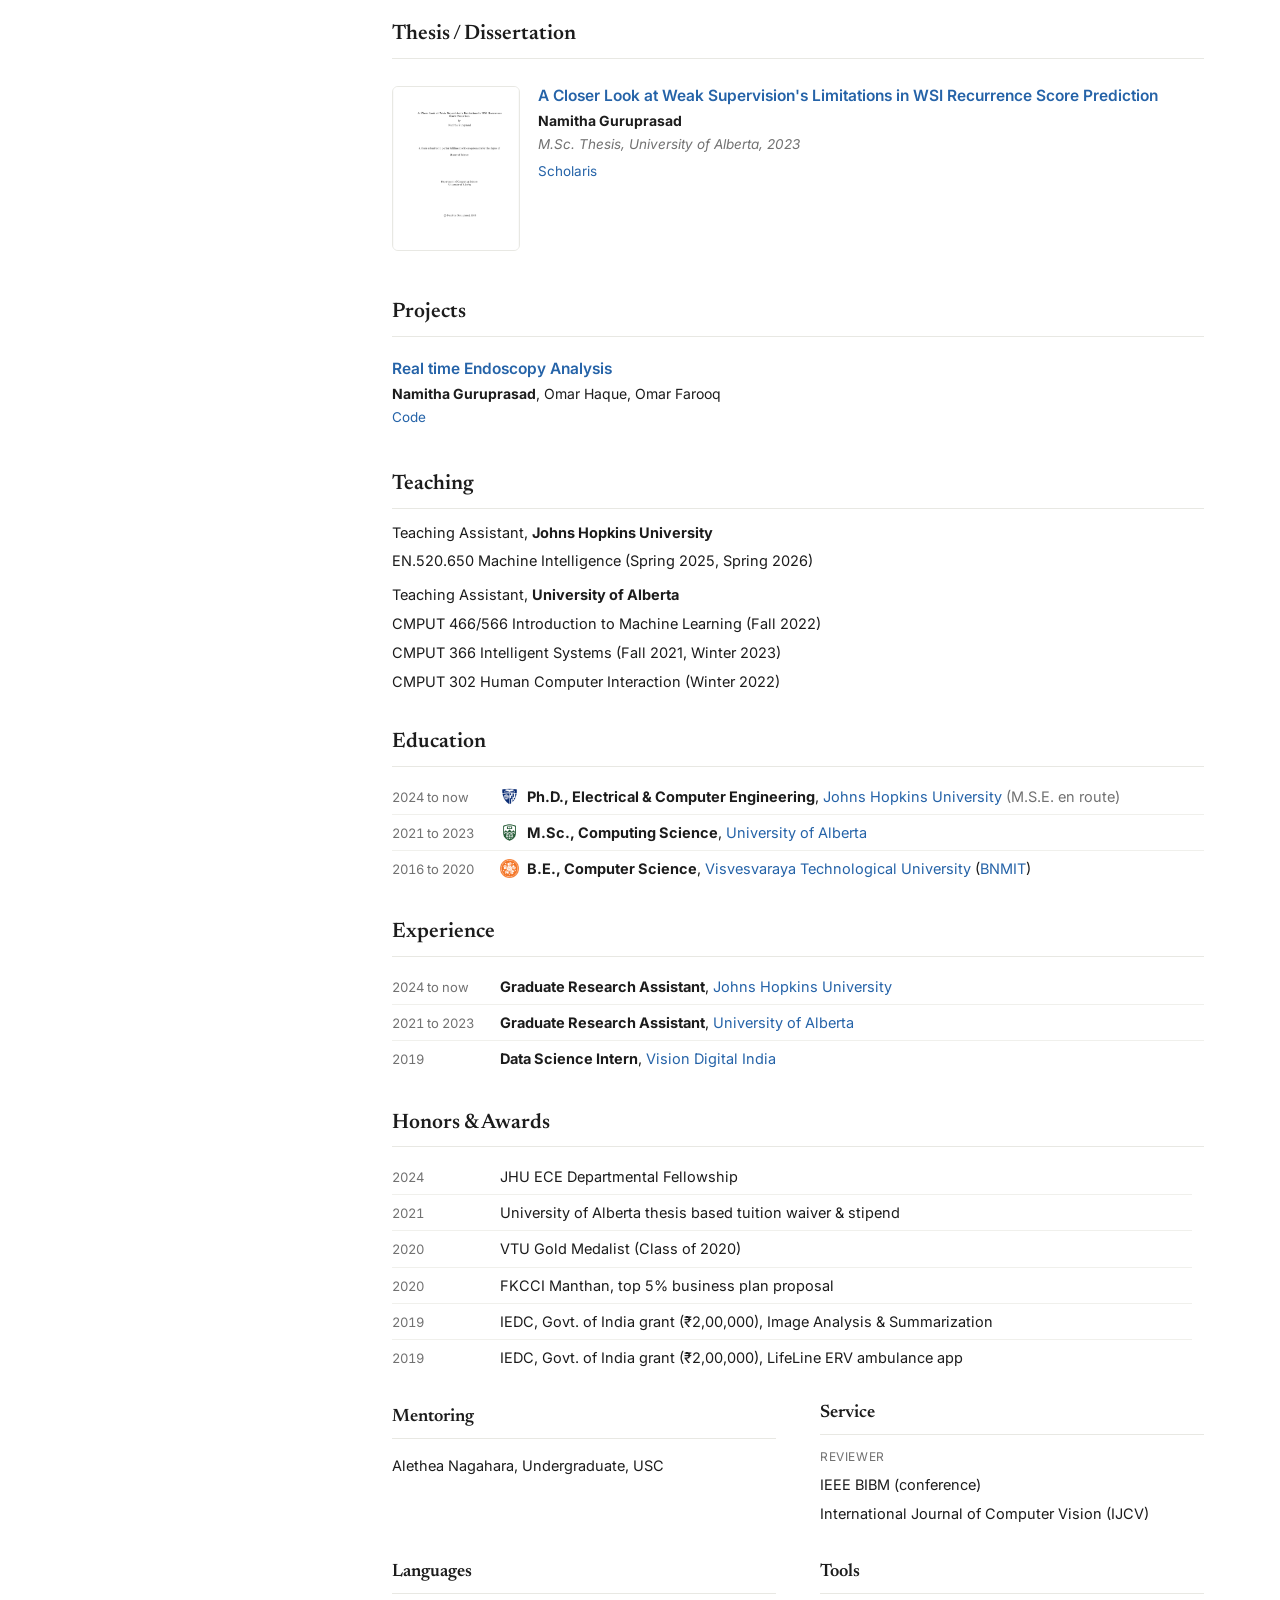
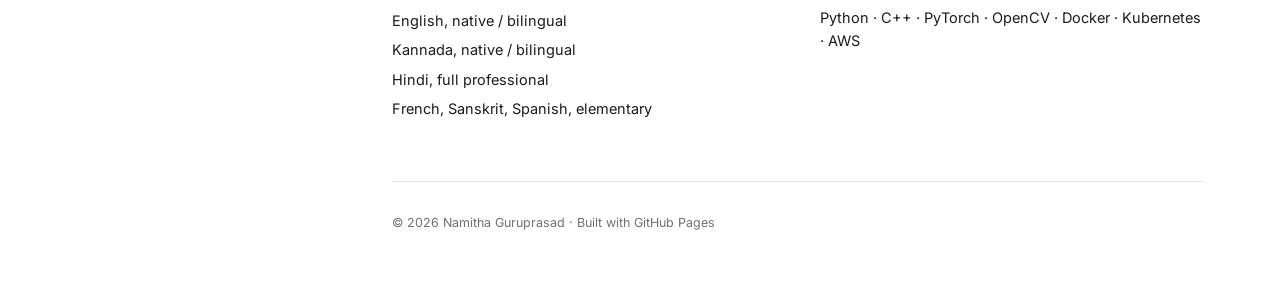
==== commit 8836c52b: "Add Spring 2027 to internship announcement" ====
--- a/index.html
+++ b/index.html
@@ -66,7 +66,7 @@
       </nav>
 
       <div class="announce">
-        <p class="flash-line"><span class="flash-badge">📢 Open</span> <span class="flash-text">Seeking research internships for Fall 2026 &amp; Summer 2027</span>, and always up for good collaborations.</p>
+        <p class="flash-line"><span class="flash-badge">📢 Open</span> <span class="flash-text">Seeking research internships for Fall 2026, Spring 2027 &amp; Summer 2027</span>, and always up for good collaborations.</p>
         <p>👋 See something interesting? Feel free to <a href="mailto:ngurupr1@jh.edu">email me</a> and let's talk.</p>
       </div>
 
